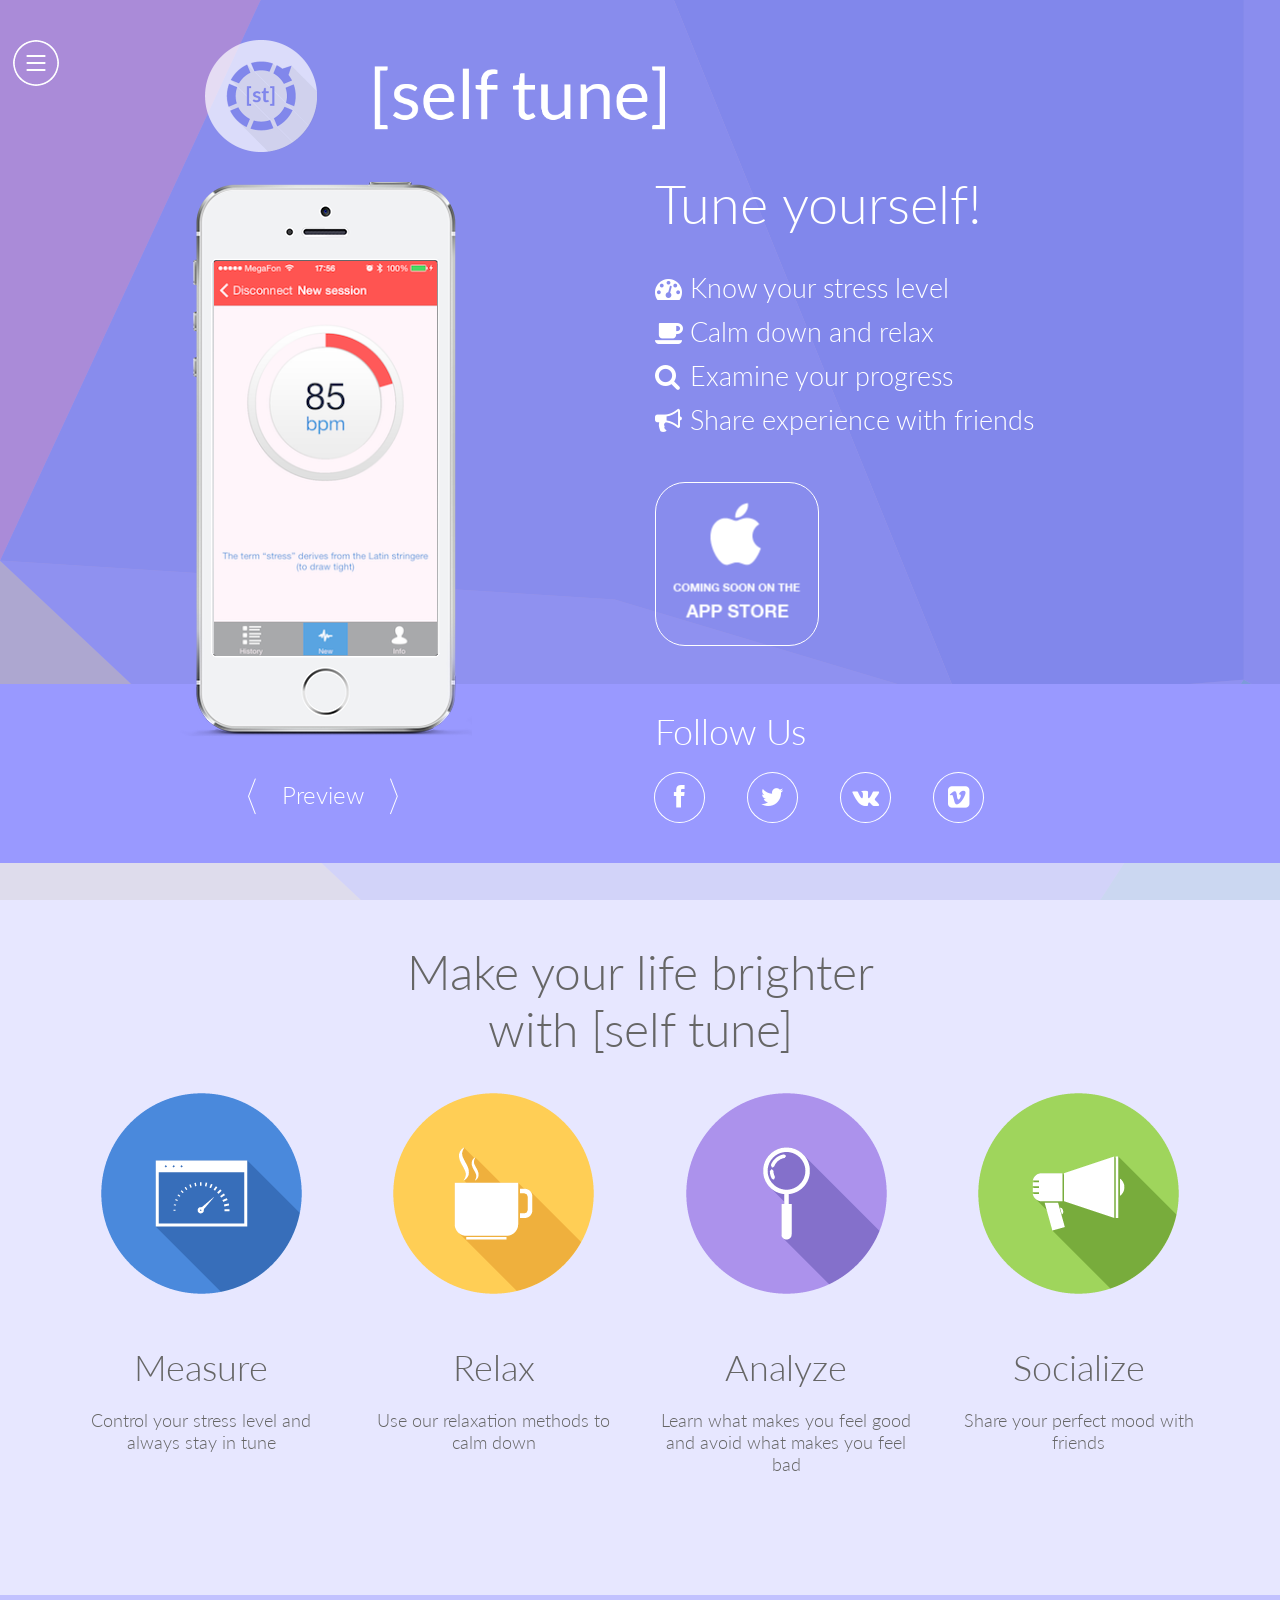
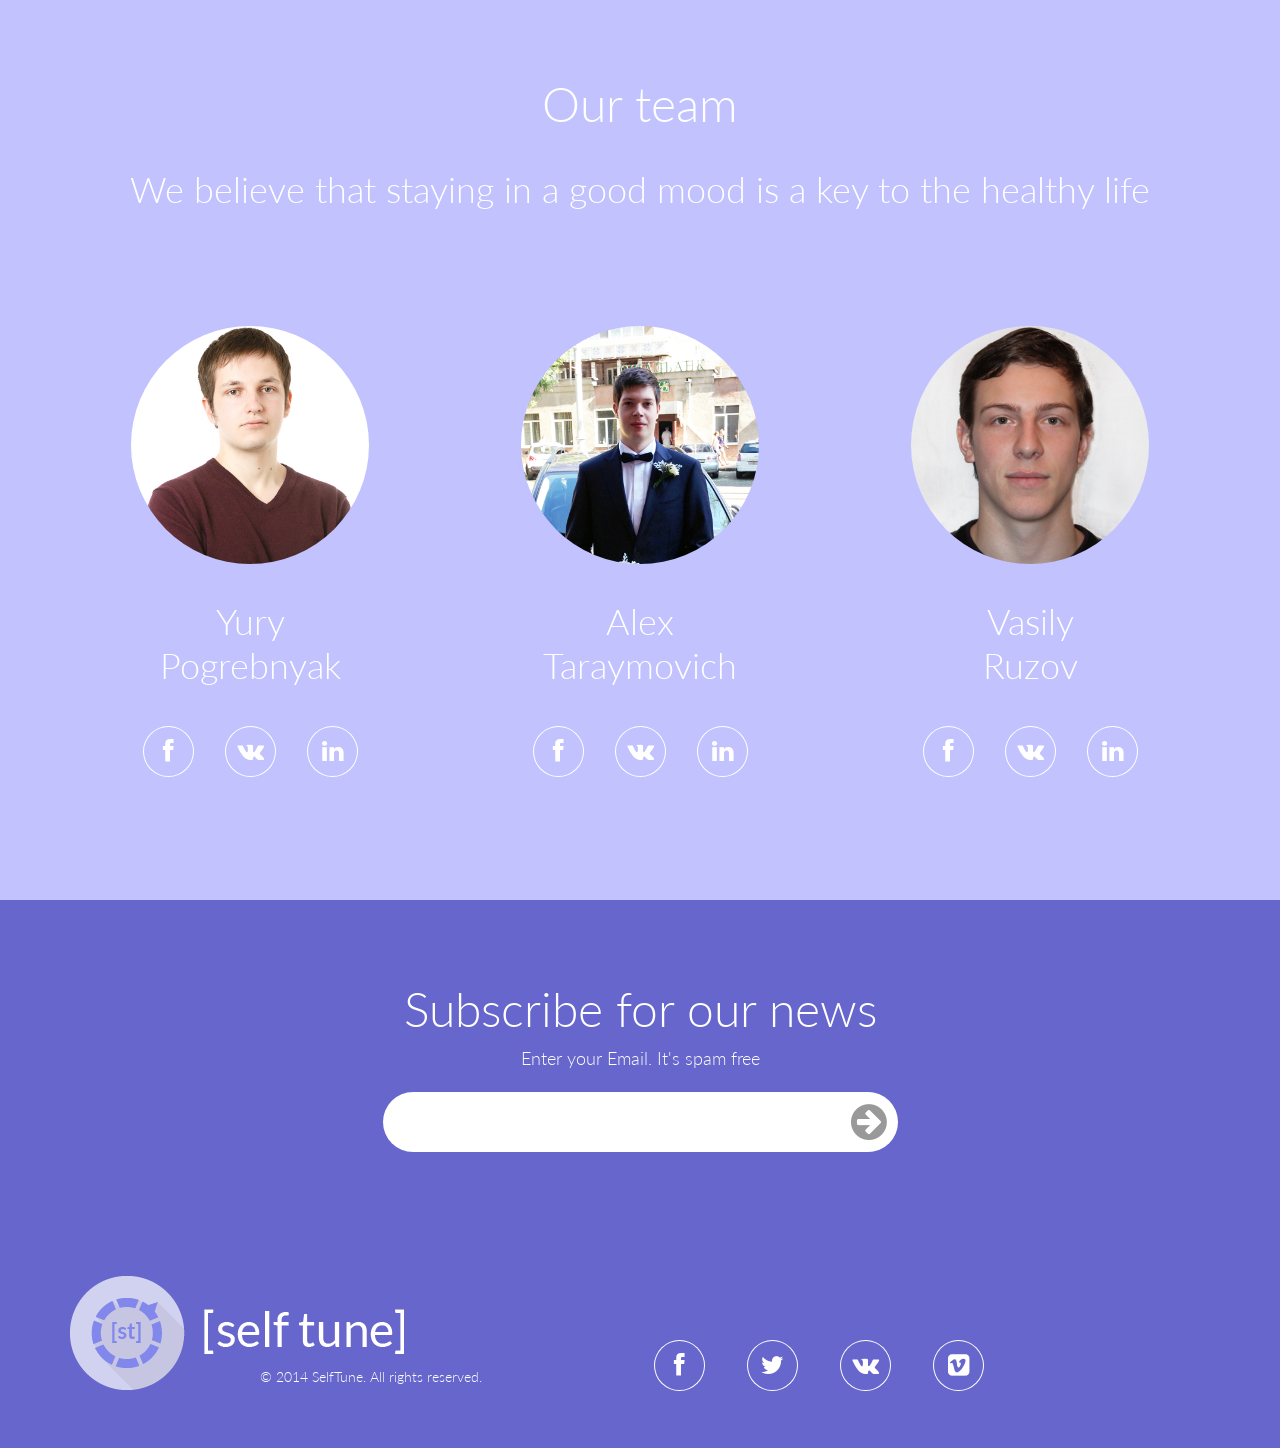
==== index.html @ 74adf11f "Merge branch 'master' of https://github.com/ypogrebnyak/selftune" ====
<!doctype html>
<!--[if IE 9]><html lang="en" class="ie ie9"><![endif]-->
<html>
  <head>
    <meta charset="utf-8">
    <title>[self tune]</title>
    <meta name="description" content="[self tune] - tune yourlsef!" />
		<meta name="keywords" content="stress, mood, wellness, calmness, health, emotions, happiness, productivity, rest, refill" />
		<meta name="author" content="[self tune]" />
    <meta name="viewport" content="width=device-width, initial-scale=1.0, maximum-scale=1.0, user-scalable=no" />
    <!--Favicon-->
    <link rel="shortcut icon" href="img/favicon.png" type="image/x-icon">
    <link rel="icon" href="img/favicon.png" type="image/x-icon">
    <!--Google Fonts-->
    <link href='http://fonts.googleapis.com/css?family=Lato:300,400,600' rel='stylesheet' type='text/css'>
    <!--Bootstrap 3.0.3-->
    <link href="css/bootstrap.min.css" rel="stylesheet" media="screen">
    <!--Icons Fonts-->
    <link href="css/font-awesome.min.css" rel="stylesheet" media="screen">
    <link href="css/iconmoon.css" rel="stylesheet" media="screen">
    <!--Animations-->
    <link href="css/animate.css" rel="stylesheet" media="screen">
    <!-- Custom styles -->
    <link href="css/style-iOS7.css" rel="stylesheet" media="screen">
    <!--Modernizr-->
		<script src="js/modernizr.custom.js"></script>
    <!--[if lt IE 9]>
      <script src="js/respond.min.js"></script>
      <link href="css/ie8/style-iOS7-ie8.css" rel="stylesheet" media="screen">
    <![endif]-->
  </head>
  
  <!--Body-->
  <body class="parallax" data-stellar-background-ratio="2"><!--By adding Parallax Class we enable Background Parallax effect-->
  
  	<!-- Preloader -->
    <div id="preloader">
      <div id="status">&nbsp;</div>
    </div>

    <!--Side Menu-->
    <aside class="side-menu">
    	<span class="menu-toggle animated"></span><!--By adding/removing class "animated" we enable/disable page load animations. To change the type of animation go to scripts-VersionName.js to section "Preloading Animation"-->
      <nav>
      	<ul>
        	<li class="active"><a onclick="$('body').animatescroll({scrollSpeed:1000,easing:'easeInOutCubic'});" href="#home"><i class="fa fa-home"></i>Home</a></li>
        	<li><a onclick="$('#features').animatescroll({scrollSpeed:1000,easing:'easeInOutCubic'});" href="#features"><i class="fa fa-magic"></i>Features</a></li>
        	<!-- <li><a onclick="$('#about').animatescroll({scrollSpeed:1000,easing:'easeInOutCubic'});" href="#about"><i class="fa fa-info-circle"></i>About</a></li> -->
        	<li><a onclick="$('#team').animatescroll({scrollSpeed:1000,easing:'easeInOutCubic'});" href="#team"><i class="fa fa-users"></i>Our Team</a></li>
        	<li><a onclick="$('#subscribe').animatescroll({scrollSpeed:1000,easing:'easeInOutCubic'});" href="#subscribe"><i class="fa fa-envelope"></i>Subscribe</a></li>
        </ul>
      </nav>
    </aside>
    
    <!--App Showcase-->
    <section class="app-showcase container" id="home">
      <div class="logo col-lg-2 col-lg-offset-1 col-md-2 col-sm-2 col-xs-2"><img src="img/img-iOS7/logo.png" width="112" height="112" alt="SelfTune"/></div>
      <div class="brand col-lg-6 col-md-6 col-sm-6 col-xs-6"><img src="img/img-iOS7/brand.png" width="300" height="72" alt="SelfTune"/></div>
      <div class="clearfix visible-lg visible-md visible-sm visible-xs"></div>
    	<div class="col-lg-5 col-lg-offset-1 col-md-5">
      	
        <!--Presentation Slideshow-->
        <div id="phone" class="animated"><!--By adding/removing class "animated" we enable/disable page load animations-->
          <div class="slideshow">
            <ul>
              <li><img src="img/screenshots/screen1.png" width="223" height="395"  alt="Screen 1"/></li>
              <li><img src="img/screenshots/screen2.png" width="223" height="395"  alt="Screen 2"/></li>
              <li><img src="img/screenshots/screen3.png" width="223" height="395"  alt="Screen 3"/></li>
            </ul>
          </div>
          <div class="controls group">
            <span class="prev"></span>
            <span>Preview</span>
            <span class="next"></span>
          </div>
        </div>
      </div>
    	<div class="col-lg-6 col-md-7 info-block animated"><!--By adding/removing class "animated" we enable/disable page load animations-->
        <h1 style="margin-bottom: 40px">Tune yourself!</h1>
        <p class="text-center">
        <i class="fa fa-dashboard"></i>Know your stress level<br/>
        <i class="fa fa-coffee"></i>Calm down and relax<br/>
        <i class="fa fa-search"></i>Examine your progress<br/>
        <i class="fa fa-bullhorn"></i>Share experience with friends<br/>
      </p>
        <div class="buttons group" style="margin-top: 40px">
        	<a class="appstore-btn" onclick="$('#subscribe').animatescroll({scrollSpeed:1000,easing:'easeInOutCubic'});"></a>
        </div>
      </div>
    </section>
    
    <!--Social Networks-->
    <section class="social">
    	<div class="container animated"><!--By adding/removing class "animated" we enable/disable page load animations-->
      	<div class="col-lg-6 col-lg-offset-6 col-md-7 col-md-offset-5">
          <h1>Follow Us</h1>
          <div class="social-icons si-icon-effect">
            <a href="https://www.facebook.com/selftune" class="si-icon fa fa-facebook" onclick="FlurryAgent.logEvent('Facebook')" target="_blank">Facebook</a>
            <a href="https://twitter.com/SelfTune" class="si-icon fa fa-twitter" onclick="FlurryAgent.logEvent('Twitter')" target="_blank">Twitter</a>
            <a href="http://vk.com/self_tune" class="si-icon fa fa-vk" onclick="FlurryAgent.logEvent('VK')" target="_blank">VK</a>
            <a href="https://vimeo.com/selftune" class="si-icon fa fa-vimeo-square" onclick="FlurryAgent.logEvent('Vimeo')" target="_blank">Vimeo</a>
          </div>
        </div> 
      </div>
    </section>

    <!--Features-->
    <section class="content-block white" id="features">
      <div class="container">
      	<div class="row animation" data-animation="fadeInDown"><!--By adding/removing class "animation" we enable/disable scroll animation of current element. In attribute "data-animation" we can choose what animation to use-->
      <!--   	<h1>Features</h1> -->
          <h1>Make your life brighter<br/>with [self tune]</h1>
        </div>
        <div class="row">
        	<div class="col-lg-3 col-md-6 col-sm-6">
          	<div class="feature animation" data-animation="fadeInLeft"><!--By adding/removing class "animation" we enable/disable scroll animation of current element-->
              <img src="img/img-iOS7/icons/measure.png" width="203" height="203" alt="Measure"/>
              <h2>Measure</h2>
              <p class="text-center">Control your stress level and always stay in tune</p>
            </div>
          </div>
        	<div class="col-lg-3 col-md-6 col-sm-6">
          	<div class="feature animation" data-animation="fadeInLeft"><!--By adding/removing class "animation" we enable/disable scroll animation of current element-->
              <img src="img/img-iOS7/icons/relax.png" width="203" height="203" alt="Relax"/>
              <h2>Relax</h2>
              <p class="text-center">Use our relaxation methods to calm down</p>
            </div>
          </div>
          <div class="clearfix visible-sm"></div>
        	<div class="col-lg-3 col-md-6 col-sm-6">
          	<div class="feature animation" data-animation="fadeInRight"><!--By adding/removing class "animation" we enable/disable scroll animation of current element-->
              <img src="img/img-iOS7/icons/analyze.png" width="203" height="203" alt="Analyze"/>
              <h2>Analyze</h2>
              <p class="text-center">Learn what makes you feel good and avoid what makes you feel bad</p>
            </div>
          </div>
        	<div class="col-lg-3 col-md-6 col-sm-6">
          	<div class="feature animation" data-animation="fadeInRight"><!--By adding/removing class "animation" we enable/disable scroll animation of current element-->
              <img src="img/img-iOS7/icons/share.png" width="203" height="203" alt="Socialize"/>
              <h2>Socialize</h2>
              <p class="text-center">Share your perfect mood with friends</p>
            </div>
          </div>
        </div>
      </div>
    </section>
    
    <!--About-->
    <!-- <section class="content-block" id="about">
    	<div class="container">
      	<div class="row animation" data-animation="flipInX"> --><!--By adding/removing class "animation" we enable/disable scroll animation of current element-->
        	<!-- <h1 class="white">SelfTune - way to a healthy lifestyle</h1>
        </div>
        
        	<p class="white">Have you ever felt overworked or exhausted? Often experience stress and headaches? Constantly feel lack of sleep? SelfTune helps to solve these problems and to organize your life in a right way.</p>

<p class="white">We analyze your heart rate and give advice to improve your life quality. You'll be able to work more efficiently, always be in a good shape and good mood, be prosperous and enjoy your life. We will teach you to properly organize your day, to wisely choose a time for work and rest, to balance your intellectual and physical activities. And, most importantly - all this is personalized on the basis of your heart rate.</p>

<p class="white">All you need to start is a smartphone and a heart rate sensor - for example, Polar H7. With the help of mobile app and a sensor you should make regular measurements of 2-5 minutes, and the system itself will start giving advice to you. Over time, these recommendations will be more accurate and, following them, you can experience their positive effect!</p>

<p class="white">At the core of SelfTune is a modern heart rate variability methodology, actively﻿ used throughout the world. With the help of advanced algorithms developed by us, we give you the most customized and personalized advice.</p>

<p class="white">SelfTune is designed to help people look at their life from a new angle . Our goal is to teach people to take care of their emotional health, to live life to the fullest and enjoy every moment!</p>
        
      </div>
    </section> -->
    
    <!--Team-->
    <section class="content-block" id="team">
    	<div class="container">
      	<div class="row animation" data-animation="fadeInUp"><!--By adding/removing class "animation" we enable/disable scroll animation of current element-->
          <h1 class="white">Our team</h1>
          <h2 class="white">We believe that staying in a good mood is a key to the healthy life</h2>
        </div>
        <div class="row">
        	<div class="col-lg-4 col-md-4 col-sm-6 animation" data-animation="fadeInLeft"><!--By adding/removing class "animation" we enable/disable scroll animation of current element-->
          	<div class="team">
              <img src="img/team/yury.png" width="248" height="248" alt="Yury Pogrebnyak"/>
              <h2 class="white">Yury<br/>Pogrebnyak</h2>
              <!-- <h3>CEO,<br/>John Doe Corporation</h3> -->
              <div class="social-icons si-icon-effect">
                <a href="https://www.facebook.com/yuriy.pogrebnyak" class="si-icon fa fa-facebook" target="_blank">Facebook</a>
                <a href="http://vk.com/id18772383" class="si-icon fa fa-vk" target="_blank">VK</a>
                <a href="http://www.linkedin.com/pub/yury-pogrebnyak/58/a10/86" class="si-icon fa fa-linkedin" target="_blank">LinkedIn</a>
              </div>
            </div>
          </div>
        	<div class="col-lg-4 col-md-4 col-sm-6 animation" data-animation="fadeIn"><!--By adding/removing class "animation" we enable/disable scroll animation of current element-->
          	<div class="team">
              <img src="img/team/alex.png" width="248" height="248" alt="Alex Taraymovich"/>
              <h2 class="white">Alex<br/>Taraymovich</h2>
              <!-- <h3>ART,<br/>John Doe Corporation</h3> -->
              <div class="social-icons si-icon-effect">
                <a href="https://www.facebook.com/alexander.taraymovich" class="si-icon fa fa-facebook" target="_blank">Facebook</a>
                <a href="http://vk.com/alexander_tar" class="si-icon fa fa-vk" target="_blank">VK</a>
                <a href="http://www.linkedin.com/pub/alexander-taraymovich/50/16/3b5" class="si-icon fa fa-linkedin" target="_blank">LinkedIn</a>
              </div>
            </div>
          </div>
        	<div class="col-lg-4 col-md-4 col-sm-12 animation" data-animation="fadeInRight"><!--By adding/removing class "animation" we enable/disable scroll animation of current element-->
          	<div class="team">
              <img src="img/team/vasily.png" width="248" height="248" alt="Vasily Ruzov"/>
              <h2 class="white">Vasily<br/>Ruzov</h2>
              <!-- <h3>Manager,<br/>John Doe Corporation</h3> -->
              <div class="social-icons si-icon-effect">
                <a href="https://www.facebook.com/vasilij.ruzov" class="si-icon fa fa-facebook" target="_blank">Facebook</a>
                <a href="http://vk.com/ruzovvo" class="si-icon fa fa-vk" target="_blank">VK</a>
                <a href="http://www.linkedin.com/pub/vasilii-ruzov/66/843/449" class="si-icon fa fa-linkedin" target="_blank">LinkedIn</a>
              </div>
            </div>
          </div>
        </div>
      </div>
    </section>
    
    <!--Clients-->
<!--     <section class="clients">
      <div class="container animation" data-animation="bounceIn">
        <div class="col-lg-3 col-md-6 col-sm-6">
          <a href="#"><img src="img/img-iOS7/clients/wordpress.png" width="262" height="74" alt="Facebook"/></a>
        </div>
        <div class="col-lg-3 col-md-6 col-sm-6">
          <a href="#"><img src="img/img-iOS7/clients/jquery.png" width="262" height="74" alt="Samsung"/></a>
        </div>
        <div class="col-lg-3 col-md-6 col-sm-6">
          <a href="#"><img src="img/img-iOS7/clients/woocommerce.png" width="262" height="74" alt="Blackberry"/></a>
        </div>
        <div class="col-lg-3 col-md-6 col-sm-6">
          <a href="#"><img src="img/img-iOS7/clients/envato.png" width="262" height="74" alt="Google"/></a>
        </div>
      </div>
    </section> -->
    
    <!--Gallery-->
<!--     <section class="gallery animation" id="gallery" data-animation="fadeInUp">
    	<ul>
      	<li class="violet"><img src="img/img-iOS7/gallery/1.jpg" width="1400" height="900" alt="Gallery1"/></li>
      	<li class="dark-blue"><img src="img/img-iOS7/gallery/2.jpg" width="1400" height="900" alt="Gallery2"/></li>
      	<li class="red"><img src="img/img-iOS7/gallery/3.jpg" width="1400" height="900" alt="Gallery3"/></li>
      </ul>
    </section> -->
    
    <!--Subscription-->
    <section class="subscribe" id="subscribe">
    	<div class="container">
      	<div class="row">
        	<h1 class="white">Subscribe for our news</h1>
          <span>Enter your Email. It's spam free</span>
        </div>
        <div class="row">
          <form method="post" class="subscription-form" id="subscription-form">
            <input type="email" id="email" name="email">
            <input class="fa fa-arrow-circle-right" type="submit" id="submit" value="&#xf0a9;">
            <div class="errors">
              <span id="error1">Enter Valid Email Adress</span>
              <span id="error2">Invalid Email Adress</span>
            </div>
            <div class="success">
              <span id="success1">Great! Success!</span>
            </div>
          </form>
        </div>
      </div>
    </section>
    
    <!--Footer-->
    <footer>
    	<div class="container">
      	<div class="row"> 
          <div class="col-lg-6 col-md-6">
          	<div class="copyright">
              <img src="img/img-iOS7/footer-logo.png" width="366" height="163" alt="SelfTune"/>
              <span>&copy; 2014 SelfTune. All rights reserved.</span>
            </div>
          </div>
          <div class="col-lg-6 col-md-6">
            <div class="social-icons si-icon-effect">
              <a href="https://www.facebook.com/selftune" class="si-icon fa fa-facebook" onclick="FlurryAgent.logEvent('Facebook')" target="_blank">Facebook</a>
              <a href="https://twitter.com/SelfTune" class="si-icon fa fa-twitter" onclick="FlurryAgent.logEvent('Twitter')" target="_blank">Twitter</a>
              <a href="http://vk.com/self_tune" class="si-icon fa fa-vk" onclick="FlurryAgent.logEvent('VK')" target="_blank">VK</a>
              <a href="https://vimeo.com/selftune" class="si-icon fa fa-vimeo-square" onclick="FlurryAgent.logEvent('Vimeo')" target="_blank">Vimeo</a>
            </div>
          </div>
        </div>
      </div>
    </footer>
    
    <!--Javascript (Parse)-->
    <script src="js/parse-1.2.16.min.js"></script>

    <!--Javascript (Flurry)-->
    <script src="js/flurry.js"></script>

    <!--Javascript (jQuery)-->
		<script src="js/jquery-1.10.2.min.js"></script>
		<script src="js/jquery.easing.1.3.js"></script>
		<script src="js/stellar.min.js"></script>
		<script src="js/waypoints.min.js"></script>
		<script src="js/jquery.bxslider.min.js"></script>
		<script src="js/icons-hover.js"></script>
		<script src="js/animatescroll.js"></script>
		<script src="js/scripts-iOS7.js"></script>
    
  </body><!--/Body-->
</html>
---- css/iconmoon.css ----
@font-face {
	font-family: 'icomoon';
	src:url('../fonts/icomoon.eot');
	src:url('../fonts/icomoon.eot?#iefix') format('embedded-opentype'),
		url('../fonts/icomoon.ttf') format('truetype'),
		url('../fonts/icomoon.woff') format('woff'),
		url('../fonts/icomoon.svg#icomoon') format('svg');
	font-weight: normal;
	font-style: normal;
}

[class^="icon-"], [class*=" icon-"] {
	font-family: 'icomoon';
	speak: none;
	font-style: normal;
	font-weight: normal;
	font-variant: normal;
	text-transform: none;
	line-height: 1;

	/* Better Font Rendering =========== */
	-webkit-font-smoothing: antialiased;
	-moz-osx-font-smoothing: grayscale;
}

.icon-google-plus-ios:before {
	content: "\e600";
}
.icon-instagram-ios:before {
	content: "\e601";
}
.icon-pinterest-ios:before {
	content: "\e602";
}
.icon-next-arrow-ios:before {
	content: "\e604";
}
.icon-prev-arrow-ios:before {
	content: "\e605";
}
---- css/style-iOS7.css ----
/*
 *Appica iOS7 Template Style Sheet v1.1
 *Copyright 2013 8Guild.com
 */

/*CSS Reset*/
html, body, div, span, applet, object, iframe,
h1, h2, h3, h4, h5, h6, p, blockquote, pre,
a, abbr, acronym, address, big, cite, code,
del, dfn, em, img, ins, kbd, q, s, samp,
small, strike, sub, sup, tt, var,
b, u, i, center,
dl, dt, dd, ol, ul, li,
fieldset, form, label, legend,
table, caption, tbody, tfoot, thead, tr, th, td,
article, aside, canvas, details, figcaption, figure, 
footer, header, hgroup, menu, nav, section, summary,
time, mark, audio, video {
	margin: 0;
	padding: 0;
	border: 0;
	outline: 0;
	font-size: 100%;
	font: inherit;
	vertical-align: baseline;
}

/*Global Styles*/
body {
	font-family: 'Lato', Arial, Helvetica, sans-serif;
	background: #c2c2ff url(../img/img-iOS7/bg.png) repeat;
	overflow: hidden;
}
.parallax { background-attachment: fixed; }
h1 { 
	font-size: 3em;
	font-weight: 300;
	color: #666;
	text-align: center;
	margin-bottom: 35px;
}
h2 {
	font-size: 2.25em;
	font-weight: 300;
	color: #666;
	text-align: center;
	margin-bottom: 110px;
}
h3 {
	font-size: 1.5em;
	font-weight: 300;
	color: #666;
	text-align: center;
	margin-bottom: 30px;
}
p {
	font-size: 1.125em;
	color: #666;
	text-align: justify;
	font-weight: 300;
}
.white { color: #fff !important; }
.last { margin-right: 0px !important; }

/*Clearfix*/
.group:after {
	visibility: hidden;
	display: block;
	content: "";
	clear: both;
	height: 0;
	}
*:first-child+html .group { zoom: 1; } /* IE7 */
.clear {
	clear: both;
}

/*Side Menu*/
.side-menu {
	position: fixed;
	width: 240px;
	height: auto;
	min-height: 100%;
	top: 0;
	left: -241px;
	-webkit-transition: left 250ms ease-in-out;
	-moz-transition: left 250ms ease-in-out;
	-o-transition: left 250ms ease-in-out;
	transition: left 250ms ease-in-out;
	z-index: 90;
}
.side-menu.open {
	left: 0;
}
.side-menu nav {
	position: absolute;
	width: 240px;
	height: auto;
	min-height: 100%;
	top: 0;
	left: 0;
	background: url(../img/img-iOS7/slide-menu-bg.png) no-repeat;
	-webkit-box-shadow: inset -1px 0px 10px 0px rgba(244,244,244,0.2);
	-moz-box-shadow: inset -1px 0px 10px 0px rgba(244,244,244,0.2);
	box-shadow: inset -1px 0px 10px 0px rgba(244,244,244,0.2);
}
.side-menu nav ul {
	list-style: none;
	margin: 40px 0 0 25px;
	width: 190px;
}
.side-menu nav ul li {
	margin-bottom: 15px;
}
.side-menu nav ul li a {
	font-size: 1.5em;
	color: #fff;
	text-decoration: none;
	font-weight: 300;
	opacity: 0.6;
	filter: alpha(opacity=60);
	-webkit-transition: all 350ms ease;
	-moz-transition: all 350ms ease;
	transition: all 350ms ease;
}
.side-menu nav ul li a i {
	display: inline-block;
	width: 38px;
	font-size: 1em;
}
.side-menu nav ul li:hover a,
.side-menu nav ul li.active a {
	opacity: 1;
	filter: alpha(opacity=100);
}
.svg .menu-toggle,
.no-svg .menu-toggle {
	position: absolute;
	display: block;
	width: 46px;
	height: 46px;
	background: url(../img/img-iOS7/icons/menu-toggle.png) no-repeat;
	top: 40px;
	right: -60px;
	cursor: pointer;
	background-color: transparent;
	-webkit-border-radius: 50%;
	-moz-border-radius: 50%;
	border-radius: 50%;
	-webkit-transition: all 350ms ease;
	-moz-transition: all 350ms ease;
	transition: all 350ms ease;
}
.no-svg .menu-toggle {
	background: url(../img/img-iOS7/icons/menu-toggle.png) no-repeat;
}
.menu-toggle i {
	color: #fff;
	font-size: 40px;
}
.menu-toggle:hover {
	background-color: rgba(244,244,244,0.4);
}

/*App Showcase Right Block*/
.app-showcase {
	padding-top: 40px;
}
.logo {
	margin-bottom: 30px;
	padding-left: 40px;
	width: 112;
	height: 112px;
}
.logo img {
	max-width: 100%;
	height: auto;
}

.brand {
	margin-top: 20px;
	margin-bottom: 30px;
	width: 300;
	height: 72px;
}

.brand img {
	max-width: 100%;
	height: auto;
}

.app-showcase h1 {
	font-size: 2.25em;
	color: #fff;
	margin-bottom: 0;
	text-align: left;
}
.app-showcase p {
	margin: 15px 0 30px 0;
	font-size: 1.125em;
	font-weight: 300;
	color: #fff;
	text-align: justify;
}
.appstore-btn,
.icloud-btn {
	display: block;
	width: 164px;
	height: 164px;
	float: left;
	margin: 0 30px 30px 0;
	background: transparent url(../img/img-iOS7/appstore.png) no-repeat center center;
	border: 1px solid #fff;
	-webkit-border-radius: 30px;
	-moz-border-radius: 30px;
	border-radius: 30px;
	-webkit-transition: all 450ms ease;
	-moz-transition: all 450ms ease;
	transition: all 450ms ease;
}
.icloud-btn {
	background: transparent url(../img/img-iOS7/icloud.png) no-repeat center center;
	margin-right: 0px;
}
.appstore-btn:hover,
.icloud-btn:hover {
	background-color: rgba(255, 255, 255, 0.3);
}

/*App Slideshow*/
#phone {
	width: 292px;
	height: 562px;
	background: url(../img/img-iOS7/slideshow/phone.png) no-repeat;
	padding: 79px 0 0 34px;
	position: relative;
}
#phone .slideshow {
	display: block;
	width: 223px;
	height: 395px;
	-webkit-border-radius: 2px;
	-moz-border-radius: 2px;
	border-radius: 2px;
	overflow: hidden;
}
#phone .controls {
	position: absolute;
	bottom: -72px;
	left: 42px;
}
#phone .controls span {
	display: block;
	float: left;
	font-size: 1.5em;
	color: #fff;
	font-weight: 300;
	margin-top: 4px;
}
#phone .controls .prev,
#phone .controls .next {
	width: 60px;
	height: 40px;
	margin-top: 0;
}
#phone .controls .prev a,
#phone .controls .next a {
	font-size: 1.5em;
	color: #fff;
	display:block;
	text-align: center;
	text-decoration: none;
	opacity: 1;
	filter: alpha(opacity=100);
	-webkit-transition: all 350ms ease;
	-moz-transition: all 350ms ease;
	transition: all 350ms ease;
}
#phone .controls .prev a:hover,
#phone .controls .next a:hover {
	opacity: 0.6;
	filter: alpha(opacity=60);
}

/*Social Networks*/
.social {
	width: 100%;
	background-color: #9999ff;
	margin-top: -60px;
	padding-top: 65px;
	padding-bottom: 37px;
}
.social h1 {
	margin-top: -40px;
	font-size: 2.25em;
	color: #fff;
	font-weight: 300;
	text-align: left;
	margin-bottom: 0;
}

/*Social Icons*/
.social-icons a {
	text-decoration: none;
}
.social-icons a:last-child {
	margin-right: 0;
}
.si-icon,
.im-icon-s,
.im-icon-m,
.im-icon-l {
	display: inline-block;
	font-size: 0px;
	cursor: pointer;
	margin: 20px 40px 0 0;
	width: 49px;
	height: 49px;
	border-radius: 50%;
	text-align: center;
	position: relative;
	z-index: 1;
	color: #fff;
}
.si-icon:after,
.im-icon:after,
.im-icon-s:after,
.im-icon-m:after,
.im-icon-l:after {
	pointer-events: none;
	position: absolute;
	width: 100%;
	height: 100%;
	border-radius: 50%;
	content: '';
	-webkit-box-sizing: content-box; 
	-moz-box-sizing: content-box; 
	box-sizing: content-box;
}
.si-icon:before,
.im-icon:before,
.im-icon-s:before,
.im-icon-m:before,
.im-icon-l:before {
	speak: none;
	font-size: 25px;
	line-height: 50px;
	font-style: normal;
	font-weight: normal;
	font-variant: normal;
	text-transform: none;
	display: block;
	-webkit-font-smoothing: antialiased;
}
.im-icon-m:before {
	font-size: 28px;
}
.im-icon-l:before {
	line-height: 52px;
	font-size: 42px;
}
.si-icon-effect .si-icon,
.si-icon-effect .im-icon-s,
.si-icon-effect .im-icon-m,
.si-icon-effect .im-icon-l {
	box-shadow: 0 0 0 1px #fff;
	-webkit-transition: color 0.3s;
	-moz-transition: color 0.3s;
	transition: color 0.3s;
	color: #fff;
}
.si-icon-effect .si-icon:after,
.si-icon-effect .im-icon-s:after,
.si-icon-effect .im-icon-m:after,
.si-icon-effect .im-icon-l:after {
	top: -2px;
	left: -2px;
	padding: 2px;
	z-index: -1;
	background: #fff;
	-webkit-transition: -webkit-transform 0.2s, opacity 0.3s;
	-moz-transition: -moz-transform 0.2s, opacity 0.3s;
	transition: transform 0.2s, opacity 0.3s;
	-webkit-transform: scale(1.3);
	-moz-transform: scale(1.3);
	-ms-transform: scale(1.3);
	transform: scale(1.3);
	opacity: 0;
}
.no-touch .si-icon-effect .si-icon:hover,
.no-touch .si-icon-effect .im-icon-s:hover,
.no-touch .si-icon-effect .im-icon-m:hover,
.no-touch .si-icon-effect .im-icon-l:hover {
	color: #9999ff;
}
.no-touch .si-icon-effect .si-icon:hover:after,
.no-touch .si-icon-effect .im-icon-s:hover:after,
.no-touch .si-icon-effect .im-icon-m:hover:after,
.no-touch .si-icon-effect .im-icon-l:hover:after {
	-webkit-transform: scale(1);
	-moz-transform: scale(1);
	-ms-transform: scale(1);
	transform: scale(1);
	opacity: 1;
}

/*Content Style*/
.content-block {
	width: 100%;
	padding: 80px 0; 
}
.content-block.white {
	background: url(../img/img-iOS7/white-bg.png) repeat;
}
.content-block.violet {
	background-color: #9999ff;
}

/*Features*/
.feature {
	width: 100%;
	margin-bottom: 40px;
}
.feature img {
	display: block;
	margin: 0 auto 50px auto;
}
.feature h2 {
	margin-bottom: 20px;
}

/*Pricing*/
.pricing-plan {
	width: 100%;
	padding: 34px 0;
	-webkit-border-radius: 30px;
	-moz-border-radius: 30px;
	border-radius: 30px;
	margin-bottom: 40px;
	position: relative;
	background-color: rgba(255,255,255,0.3);
	-webkit-transition: all 500ms ease-in-out;
	-moz-transition: all 500ms ease-in-out;
	-o-transition: all 500ms ease-in-out;
	transition: all 500ms ease-in-out;
}
.pricing-plan:hover {
	background-color: rgba(255,255,255,0.8);
}
.pricing-plan h3 {
	font-size: 2.25em;
	font-weight: 300;
	color: #fff;
	text-align: center;
	margin-bottom: 35px;
	position: relative;
	z-index: 1;
	-webkit-transition: all 500ms ease-in-out;
	-moz-transition: all 500ms ease-in-out;
	-o-transition: all 500ms ease-in-out;
	transition: all 500ms ease-in-out;
}
.pricing-plan:hover h3 {
	color: #666 !important;
}
.pricing-plan ul {
	list-style: none;
	margin: 0;
	text-align: center;
	position: relative;
	z-index: 1;
}
.pricing-plan ul li {
	display: block;
	width: 100%;
	color: #fff;
	padding: 13px 0;
	font-size: 1.125em;
	font-weight: 300;
	border-bottom: 1px solid #fff;
	-webkit-transition: all 500ms ease-in-out;
	-moz-transition: all 500ms ease-in-out;
	-o-transition: all 500ms ease-in-out;
	transition: all 500ms ease-in-out;
}
.pricing-plan:hover ul li {
	color: #666;
	border-bottom: 1px solid #666;
}
.pricing-plan ul li span {
	font-weight: 400;
}
.pricing-plan ul li:last-child {
	border: none;
}

/*Team*/
.team {
	width: 100%;
	margin-bottom: 40px;
}
.team img {
	display: block;
	margin: 0 auto 30px auto;
	border: 5px solid transparent;
	-webkit-border-radius: 50%;
	-moz-border-radius: 50%;
	border-radius: 50%;
	-webkit-transition: all 400ms ease-in-out;
	-moz-transition: all 400ms ease-in-out;
	-o-transition: all 400ms ease-in-out;
	transition: all 400ms ease-in-out;
}
.team h2,
.team h3 {
	margin-bottom: 25px;
}
.team .social-icons {
	display: table;
	margin: 0 auto;
}
.team .si-icon,
.team .im-icon-s,
.team .im-icon-m,
.team .im-icon-l {
	margin: 15px 33px 0 0;
	color: #fff;
	-webkit-transition: all 400ms ease-in-out;
	-moz-transition: all 400ms ease-in-out;
	-o-transition: all 400ms ease-in-out;
	transition: all 400ms ease-in-out;
}
.team:hover img {
	border: 5px solid #fff;
}
.team .si-icon-effect .si-icon,
.team .si-icon-effect .im-icon-s,
.team .si-icon-effect .im-icon-m,
.team .si-icon-effect .im-icon-l {
	box-shadow: 0 0 0 1px #fff;
	-webkit-transition: all 400ms ease-in-out;
	-moz-transition: all 400ms ease-in-out;
	-o-transition: all 400ms ease-in-out;
	transition: all 400ms ease-in-out;
}
.team:hover .si-icon,
.team:hover .im-icon-s,
.team:hover .im-icon-m,
.team:hover .im-icon-l {
	color: #fff;
}
.team:hover .si-icon-effect .si-icon,
.team:hover .si-icon-effect .im-icon-s,
.team:hover .si-icon-effect .im-icon-m,
.team:hover .si-icon-effect .im-icon-l {
	box-shadow: 0 0 0 1px #fff;
}

/*Clients*/
.clients {
	width: 100%;
	background-color: #6666cc;
	padding: 108px 0 70px 0;
}
.clients a {
	display: block;
	width: 262px;
	margin: 0 auto 30px auto;
}

/*Gallery*/
.gallery {
	width: 100%;
	position: relative;
}
.gallery ul {
	list-style: none;
	margin: 0;
}
.gallery ul li.red {
	background-color: #e35c4a;
}
.gallery ul li.violet {
	background-color: #5e4e6d;
}
.gallery ul li.dark-blue {
	background-color: #404b5a;
}
.gallery ul li img {
	display: block;
	margin: auto;
	max-width: 100%;
	height: auto;
}
.bx-pager {
	display: table;
	position: relative;
	z-index: 80;
	margin: -26px auto 0 auto;
}
.bx-pager-item {
	width: 12px;
	height: 12px;
	float: left;
}
.bx-pager-item a {
	width: 7px;
	height: 7px;
	background-color: #000;
	outline: none;
	border: 1px solid transparent;
	position: relative;
	top: 2px;
	left: 2px;
	text-indent: -9999px !important;
}
.bx-wrapper .bx-pager {
	text-align: center;
	margin-top: -55px;
}
.bx-wrapper .bx-pager .bx-pager-item,
.bx-wrapper .bx-controls-auto .bx-controls-auto-item {
	display: inline-block;
	*zoom: 1;
	*display: inline;
	width: 12px;
	height: 12px;
	margin: 0 7px;
}
.bx-wrapper .bx-pager.bx-default-pager a {
	background: #000;
	text-indent: -9999px;
	display: block;
	width: 7px;
	height: 7px;
	outline: 0;
	-moz-border-radius: 50%;
	-webkit-border-radius: 50%;
	border-radius: 50%;
	margin: 2px 0 0 2px;
}
.bx-wrapper .bx-pager.bx-default-pager a.active {
	background: #000;
	width: 12px;
	height: 12px;
	background-color: transparent;
	border: 1px solid #000;
	margin: 0;
}
.svg .bx-wrapper .bx-prev {
	left: 30px;
	background: url(../img/img-iOS7/slider-controls.svg) no-repeat 0px 0px;
}
.svg .bx-wrapper .bx-next {
	right: 30px;
	background: url(../img/img-iOS7/slider-controls.svg) no-repeat -17px 0px;
}
.no-svg .bx-wrapper .bx-prev {
	left: 30px;
	background: url(../img/img-iOS7/slider-controls.png) no-repeat 0px 0px;
}
.no-svg .bx-wrapper .bx-next {
	right: 30px;
	background: url(../img/img-iOS7/slider-controls.png) no-repeat -17px 0px;
}
.bx-wrapper .bx-controls-direction a {
	position: absolute;
	top: 50%;
	margin-top: -39px;
	outline: 0;
	width: 17px;
	height: 77px;
	text-indent: -9999px;
	z-index: 9999;
	opacity: 0;
	filter: alpha(opacity=0);
	-webkit-transition: all 500ms ease;
	-moz-transition: all 500ms ease;
	transition: all 500ms ease;
}
.bx-wrapper .bx-controls-direction a.disabled {
	display: none;
}
.bx-wrapper:hover .bx-controls-direction a {
	opacity: 1;
	filter: alpha(opacity=100);
}

/*Buttons*/
.btn-middle {
	display: table;
	margin: auto;
}
.signup-btn {
	display: inline-block;
	margin-top: 25px;
	border: 1px solid #fff;
	position: relative;
	z-index: 1;
	-webkit-border-radius: 45px;
	-moz-border-radius: 45px;
	border-radius: 45px;
	padding: 15px 40px;
	font-size: 1.2em;
	text-transform: uppercase;
	color: #fff;
	background-color: transparent;
	-webkit-transition: all 450ms ease;
	-moz-transition: all 450ms ease;
	transition: all 450ms ease;
}
.signup-btn i {
	font-size: 1.1em;
}
.pricing-plan:hover .signup-btn {
	border: 1px solid #666;
	color: #666;
}
.signup-btn:hover {
	color: #fff;
	text-decoration: none;
	background-color: rgba(255,255,255,0.3);
	-webkit-border-radius: 45px;
	-moz-border-radius: 45px;
	border-radius: 45px;
}
.signup-btn:hover {
	color: #666666;
	background-color: #fff;
	border: 1px solid #fff;
}
.pricing-plan:hover .signup-btn:hover {
	border: 1px solid #fff;
}

/*Subscribe*/
.subscribe {
	width: 100%;
	background-color: #6666cc;
	padding: 80px 0 70px 0;
}
.subscribe h1 {
	margin-bottom: 10px;
}
.subscribe span {
	display: block;
	width: 100%;
	text-align: center;
	color: #fff;
	font-weight: 300;
	font-size: 1.125em;
}
.subscription-form {
	display: table;
	width: 100%;
	max-width: 555px;
	position: relative;
	margin: 23px auto 0 auto;
	padding: 0 20px;
	-webkit-box-sizing: border-box;
	-moz-box-sizing: border-box;
	box-sizing: border-box;
}
.subscription-form #email {
	width: 100%;
	height: 60px;
	border: none;
	outline: none;
	font-size: 1.5em;
	font-weight: 300;
	color: #000;
	padding: 0 60px 0 25px;
	-webkit-border-radius: 50px;
	-moz-border-radius: 50px;
	border-radius: 50px;
	-webkit-box-sizing: border-box;
	-moz-box-sizing: border-box;
	box-sizing: border-box;
}
.subscription-form #submit {
	display: block;
	position: absolute;
	top: 9px;
	right: 25px;
	background: none;
	border: none;
	outline: none;
	font-size: 2.6em;
	color: #999999;
	-webkit-transition: all 400ms ease;
	-moz-transition: all 400ms ease;
	transition: all 400ms ease;
}
.subscription-form #submit:hover {
	color: #6666cc !important;
}
.errors, .success {
	width: 100%;
	position: relative;
}
#error1, #error2 {
	display: block;
	position: absolute;
	width: 100%;
	text-align: center;
	font-size: 1em;
	font-weight: 300;
	color: #fff;
	background-color: #e35c4a;
	margin-top: 15px;
	padding: 5px 15px;
	-webkit-border-radius: 50px;
	-moz-border-radius: 50px;
	border-radius: 50px;
	-webkit-box-sizing: border-box;
	-moz-box-sizing: border-box;
	box-sizing: border-box;
	opacity: 0;
	filter: alpha(opacity=0);
	-webkit-transition: all 400ms ease;
	-moz-transition: all 400ms ease;
	transition: all 400ms ease;
}

#success1 {
	display: block;
	position: absolute;
	width: 100%;
	text-align: center;
	font-size: 1em;
	font-weight: 300;
	color: #fff;
	background-color: #41c94c;
	margin-top: 15px;
	padding: 5px 15px;
	-webkit-border-radius: 50px;
	-moz-border-radius: 50px;
	border-radius: 50px;
	-webkit-box-sizing: border-box;
	-moz-box-sizing: border-box;
	box-sizing: border-box;
	opacity: 0;
	filter: alpha(opacity=0);
	-webkit-transition: all 400ms ease;
	-moz-transition: all 400ms ease;
	transition: all 400ms ease;
}
#error1.visible, #error2.visible, #success1.visible {
	opacity: 1;
	filter: alpha(opacity=100);
}

/*Footer*/
footer {
	padding: 54px 0;
	background-color: #6666cc;
}
footer .social-icons {
	margin-top: 45px;
}
.copyright {
	width: 100%;
	position: relative;
}
.copyright img {
	max-width: 100%;
	height: auto;
}
.copyright span {
	display: block;
	position: absolute;
	margin: -25px 0 0 190px;
	color: #fff;
	font-size: 0.875em;
	font-weight: 300;
}
.copyright span a {
	color: #fff;
	text-decoration: none;
	font-weight: 400;
}
.copyright span a:hover {
	text-decoration: underline;
}

/*Content Animations*/
.animation {
	opacity: 0;
}
.ie9 .animation {
	opacity: 1;
}

/* Preloader */
#preloader {
	position: fixed;
	top:0;
	left:0;
	right:0;
	bottom:0;
	background-color:#fff;
	z-index:100;
}
#status {
	width:229px;
	height:229px;
	position:absolute;
	left:50%;
	top:50%;
	background-image:url(../img/loading.gif);
	background-repeat:no-repeat;
	background-position:center;
	margin:-115px 0 0 -115px;
}

/*MEDIA QUERIES*/

/*Tablet Portrait*/
@media screen and (max-width: 991px) {
	
	#phone { margin: 60px auto 100px auto; }
	.logo {
		width: 100%;
		margin-bottom: 30px;
		padding-left: 10px;
		height: 112px;
	}
	.logo img {
		max-width: 100%;
		height: auto;
		display: table;
		margin: auto;
	}
	.brand {
		width: 100%;
		margin-bottom: 30px;
		padding-left: 10px;
		height: 112px;
	}
	.brand img {
		max-width: 100%;
		height: auto;
		display: table;
		margin: auto;
	}
	.app-showcase h1, .social h1 { text-align: center; }
	.social { margin-top: 0px; }
	.buttons, .social-icons {
		display: table;
		margin: auto;
	}
	.si-icon,
	.im-icon-s,
	.im-icon-m,
	.im-icon-l {
		margin: 20px 15px 0 15px;
	}
	h1 {
		font-size: 2.6em;
		margin-bottom: 25px;
	}
	h2 { 
		font-size: 1.9em;
		margin-bottom: 65px;
	}
	.content-block {
		padding: 50px 0; 
	}
	.icons-premium { padding-top: 100px; }
	.icons-premium img { margin: 0 auto 50px auto; }
	.buy-btn { margin: 40px 0; }
	.bx-wrapper .bx-controls-direction a { display: none; }
	.bx-wrapper .bx-pager { margin-top: -35px; }
	footer { padding: 20px 0 54px 0; }
	.copyright img {
		display: block;
		margin: auto;
	}
	.copyright span {
		width: 100%;
		text-align: center;
		position: relative;
		margin: 30px 0 0 0;
	}
}

/*Phone Portrait*/
@media screen and (max-width: 440px) {
	
	.svg .menu-toggle,
	.no-svg .menu-toggle { top: 20px; }
	#phone { margin: 60px auto 100px auto; }

	.logo {
		width: 100%;
		margin-bottom: 30px;
		padding-left: 0px;
		height: 112px;
	}
	.logo img {
		max-width: 100%;
		height: auto;
		display: table;
		margin: auto;
	}
	.brand {
		width: 100%;
		margin-bottom: 30px;
		padding-left: 0px;
		height: 112px;
	}
	.brand img {
		max-width: 100%;
		height: auto;
		display: table;
		margin: auto;
	}
	.buttons { padding-left: 22%; }
	.buy-btn {
		font-size: 0.9em;
		padding: 18px 40px 18px 27px;
	}
	.buy-btn i { margin-right: 24px; }
}

@media screen and (max-width: 340px) {
	
	#phone { margin-left: -25px; }
	.buttons { padding-left: 17%; }
	.bx-wrapper .bx-pager { margin-top: -25px; }
}

/* Added by us */

.info-block {
	line-height: 44px;
	font-size: 24px;
}

.fa-coffee {
	padding-right: 6px;
}

.fa-dashboard {
	padding-right: 8px;
}

.fa-search {
	padding-right: 10px;
}

.fa-bullhorn {
	padding-right: 8px;
}
---- css/ie8/style-iOS7-ie8.css ----
/*
 *Appica Support IE8 Style Sheet v1.0
 *Copyright 2013 8Guild.com
 */

.appstore-btn,
.icloud-btn {
	filter: alpha(opacity=100);
}
.appstore-btn:hover,
.icloud-btn:hover {
	filter: alpha(opacity=60);
}

/*Social Icons*/
.si-icon,
.im-icon-s,
.im-icon-m,
.im-icon-l {
	width: 49px;
	height: 49px;
	border: 1px solid #fff;
	filter: alpha(opacity=100);
}
.si-icon,
.im-icon-s {
	padding: 0 0 0 13px;
}
.si-icon:hover,
.im-icon-s:hover,
.im-icon-m:hover,
.im-icon-l:hover {
	filter: alpha(opacity=60) !important;
}
.si-icon-effect .si-icon:after,
.si-icon-effect .im-icon-s:after,
.si-icon-effect .im-icon-m:after,
.si-icon-effect .im-icon-l:after {
	background: transparent;
}
.no-touch .si-icon-effect .si-icon:hover,
.no-touch .si-icon-effect .im-icon-s:hover,
.no-touch .si-icon-effect .im-icon-m:hover,
.no-touch .si-icon-effect .im-icon-l:hover {
	color: #fff;
}

/*Subscription Form*/
.subscription-form #email {
	padding: 15px 60px 0 25px;
}

/*Buttons*/
.buy-btn {
	filter: alpha(opacity=100);
}
.buy-btn:hover {
	filter: alpha(opacity=60);
}

.pricing-plan {
	background: transparent url(../../img/img-iOS7/ie8-transparency.png) repeat;
}
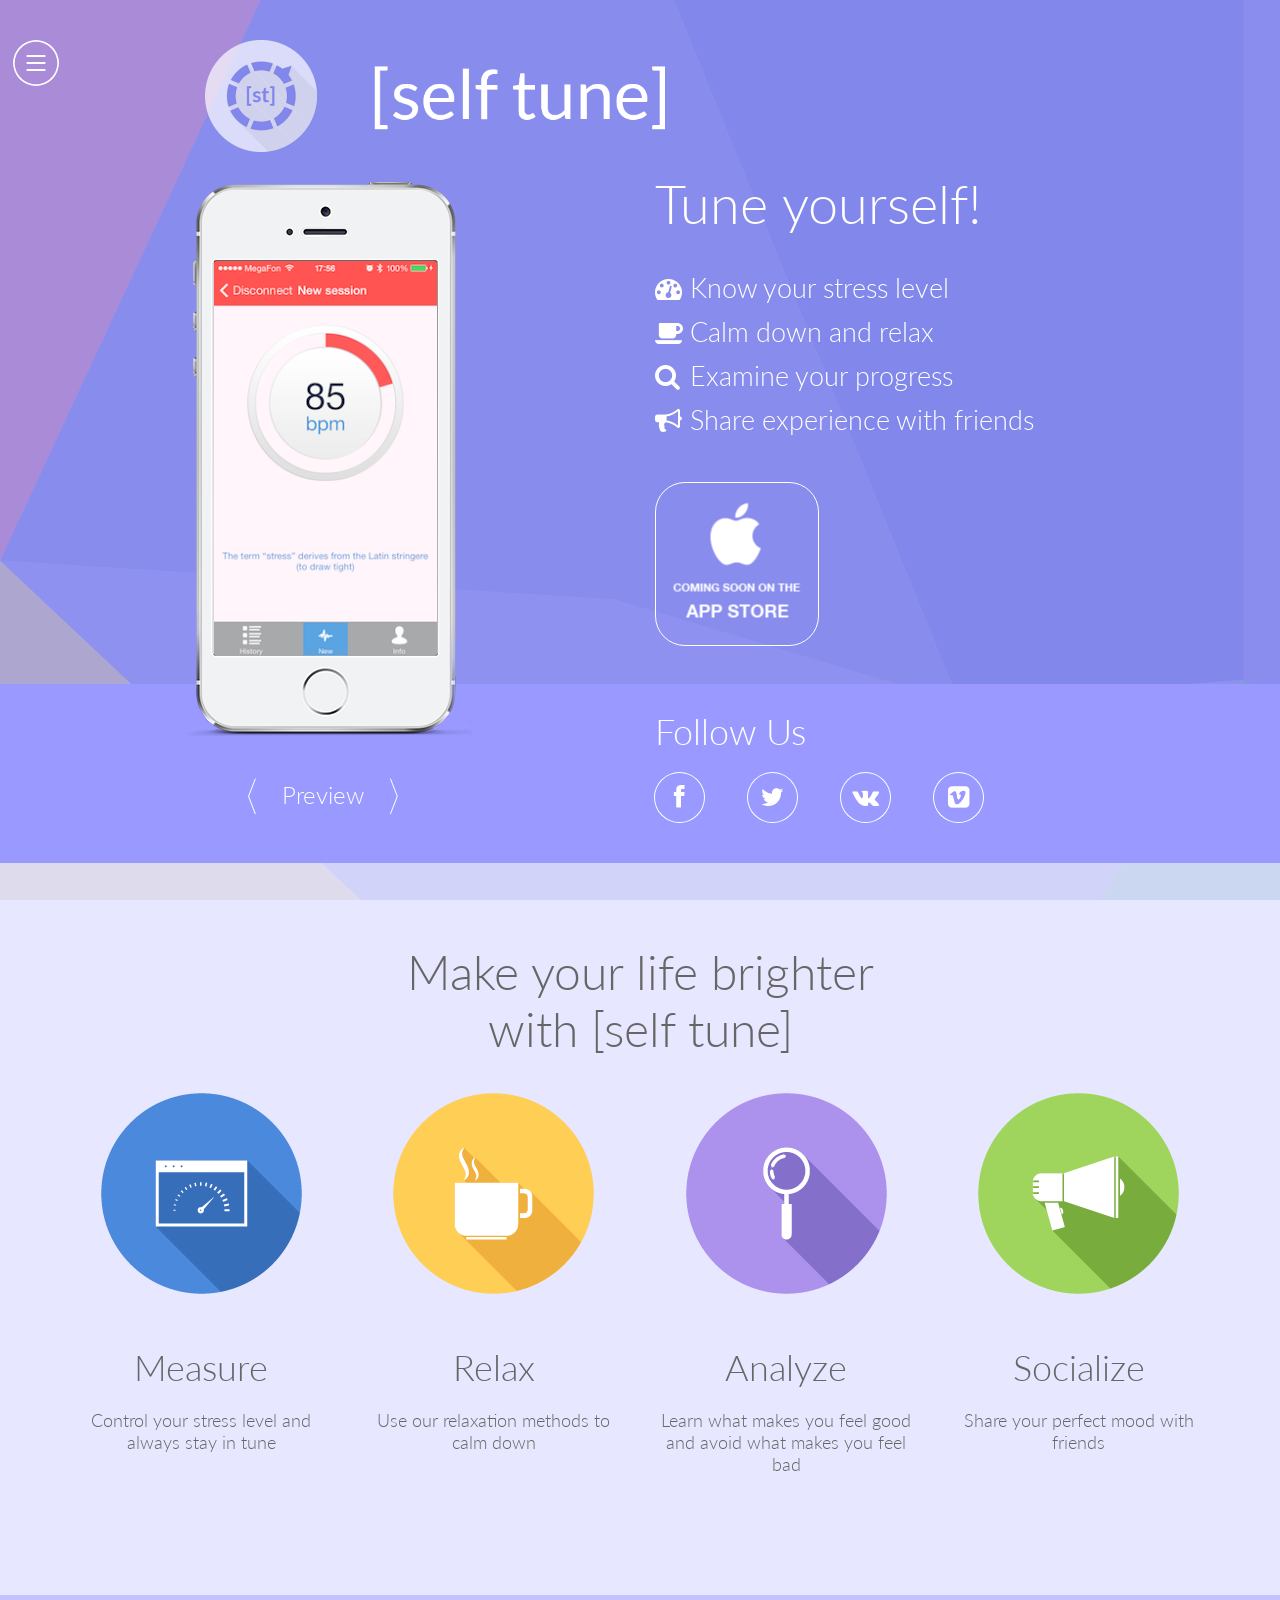
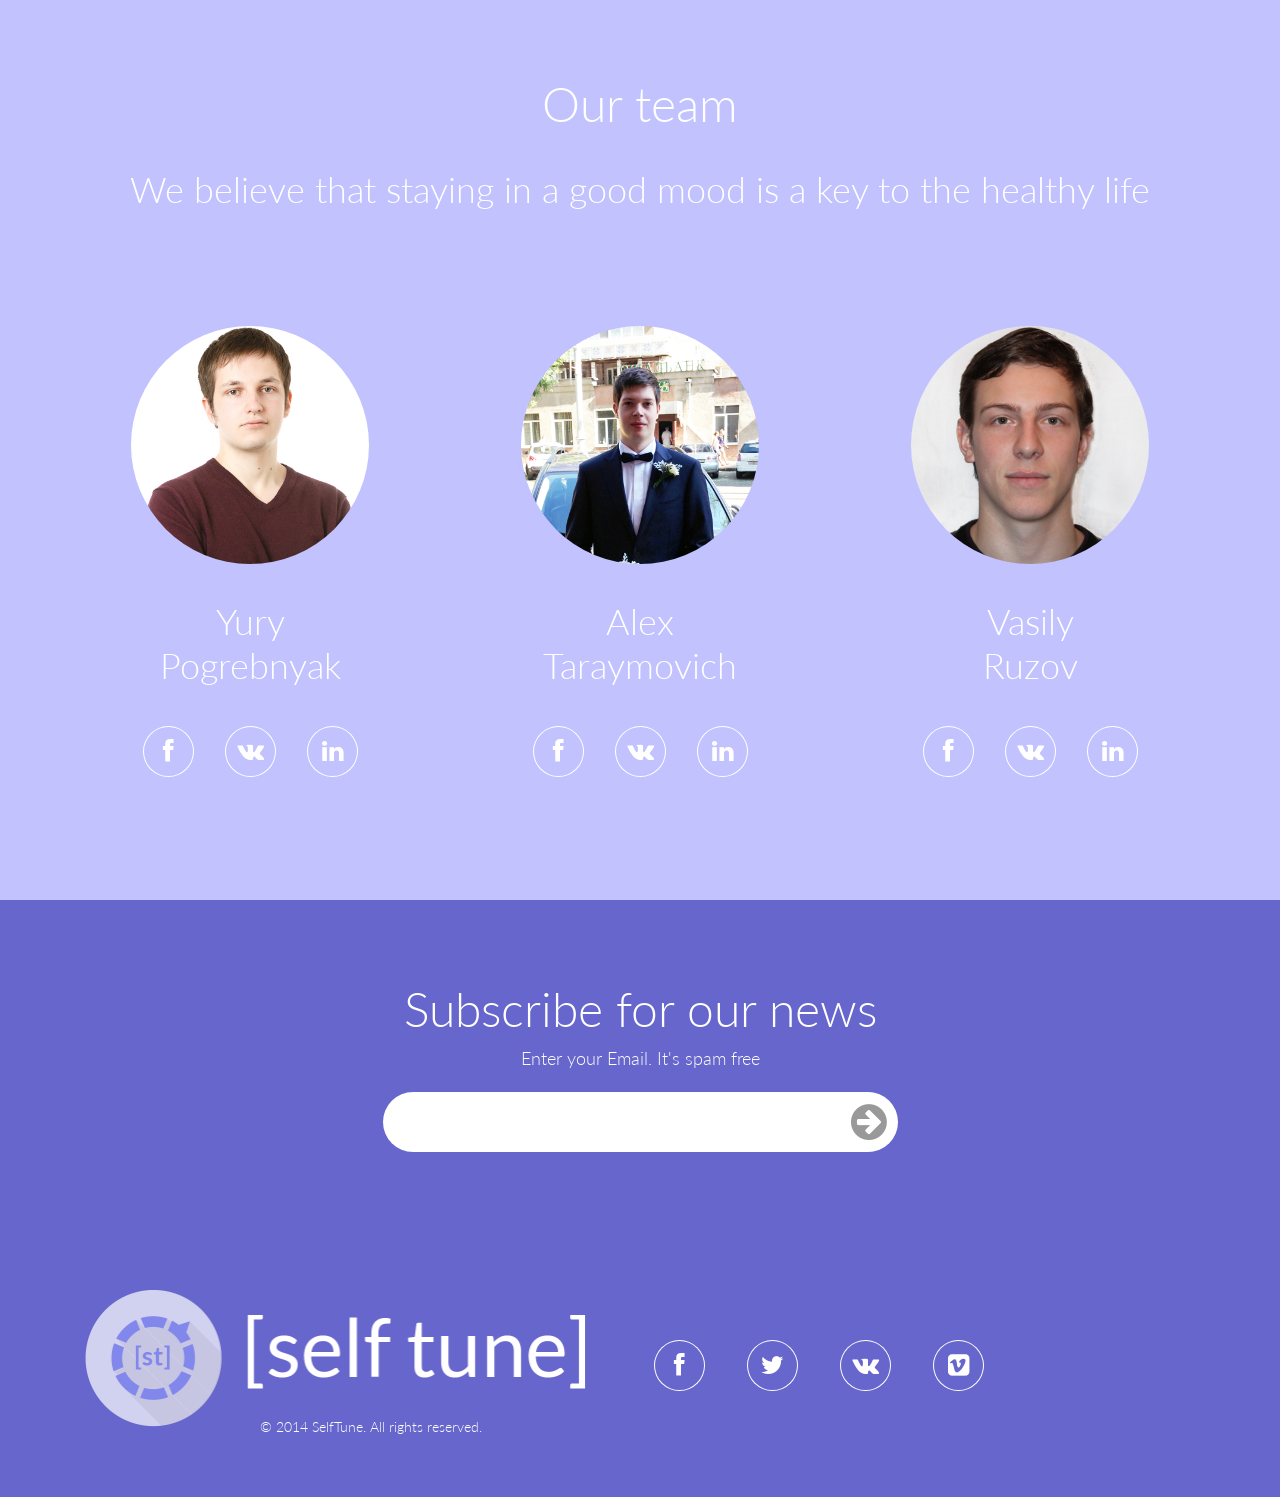
==== commit 05711eb1: "social icons padding fix" ====
--- a/index.html
+++ b/index.html
@@ -91,8 +91,9 @@
     
     <!--Social Networks-->
     <section class="social">
+      <div class="row"> 
     	<div class="container animated"><!--By adding/removing class "animated" we enable/disable page load animations-->
-      	<div class="col-lg-6 col-lg-offset-6 col-md-7 col-md-offset-5">
+      	<div class="col-lg-6 col-lg-offset-6 col-md-offset-5 col-md-6 col-sm-12 col-xs-12">
           <h1>Follow Us</h1>
           <div class="social-icons si-icon-effect">
             <a href="https://www.facebook.com/selftune" class="si-icon fa fa-facebook" onclick="FlurryAgent.logEvent('Facebook')" target="_blank">Facebook</a>
@@ -102,6 +103,7 @@
           </div>
         </div> 
       </div>
+    </div>
     </section>
 
     <!--Features-->
@@ -269,11 +271,11 @@
       	<div class="row"> 
           <div class="col-lg-6 col-md-6">
           	<div class="copyright">
-              <img src="img/img-iOS7/footer-logo.png" width="366" height="163" alt="SelfTune"/>
+              <img src="img/img-iOS7/footer-logo.png" width="536" height="164" alt="SelfTune"/>
               <span>&copy; 2014 SelfTune. All rights reserved.</span>
             </div>
           </div>
-          <div class="col-lg-6 col-md-6">
+          <div class="col-lg-6 col-md-6 col-sm-12 col-xs-12">
             <div class="social-icons si-icon-effect">
               <a href="https://www.facebook.com/selftune" class="si-icon fa fa-facebook" onclick="FlurryAgent.logEvent('Facebook')" target="_blank">Facebook</a>
               <a href="https://twitter.com/SelfTune" class="si-icon fa fa-twitter" onclick="FlurryAgent.logEvent('Twitter')" target="_blank">Twitter</a>
--- a/css/style-iOS7.css
+++ b/css/style-iOS7.css
@@ -1021,6 +1021,12 @@
 		padding: 18px 40px 18px 27px;
 	}
 	.buy-btn i { margin-right: 24px; }
+	.si-icon,
+	.im-icon-s,
+	.im-icon-m,
+	.im-icon-l {
+		margin: 20px 10px 0 10px;
+	}
 }
 
 @media screen and (max-width: 340px) {
@@ -1028,6 +1034,12 @@
 	#phone { margin-left: -25px; }
 	.buttons { padding-left: 17%; }
 	.bx-wrapper .bx-pager { margin-top: -25px; }
+	.si-icon,
+	.im-icon-s,
+	.im-icon-m,
+	.im-icon-l {
+		margin: 20px 10px 0 10px;
+	}
 }
 
 /* Added by us */
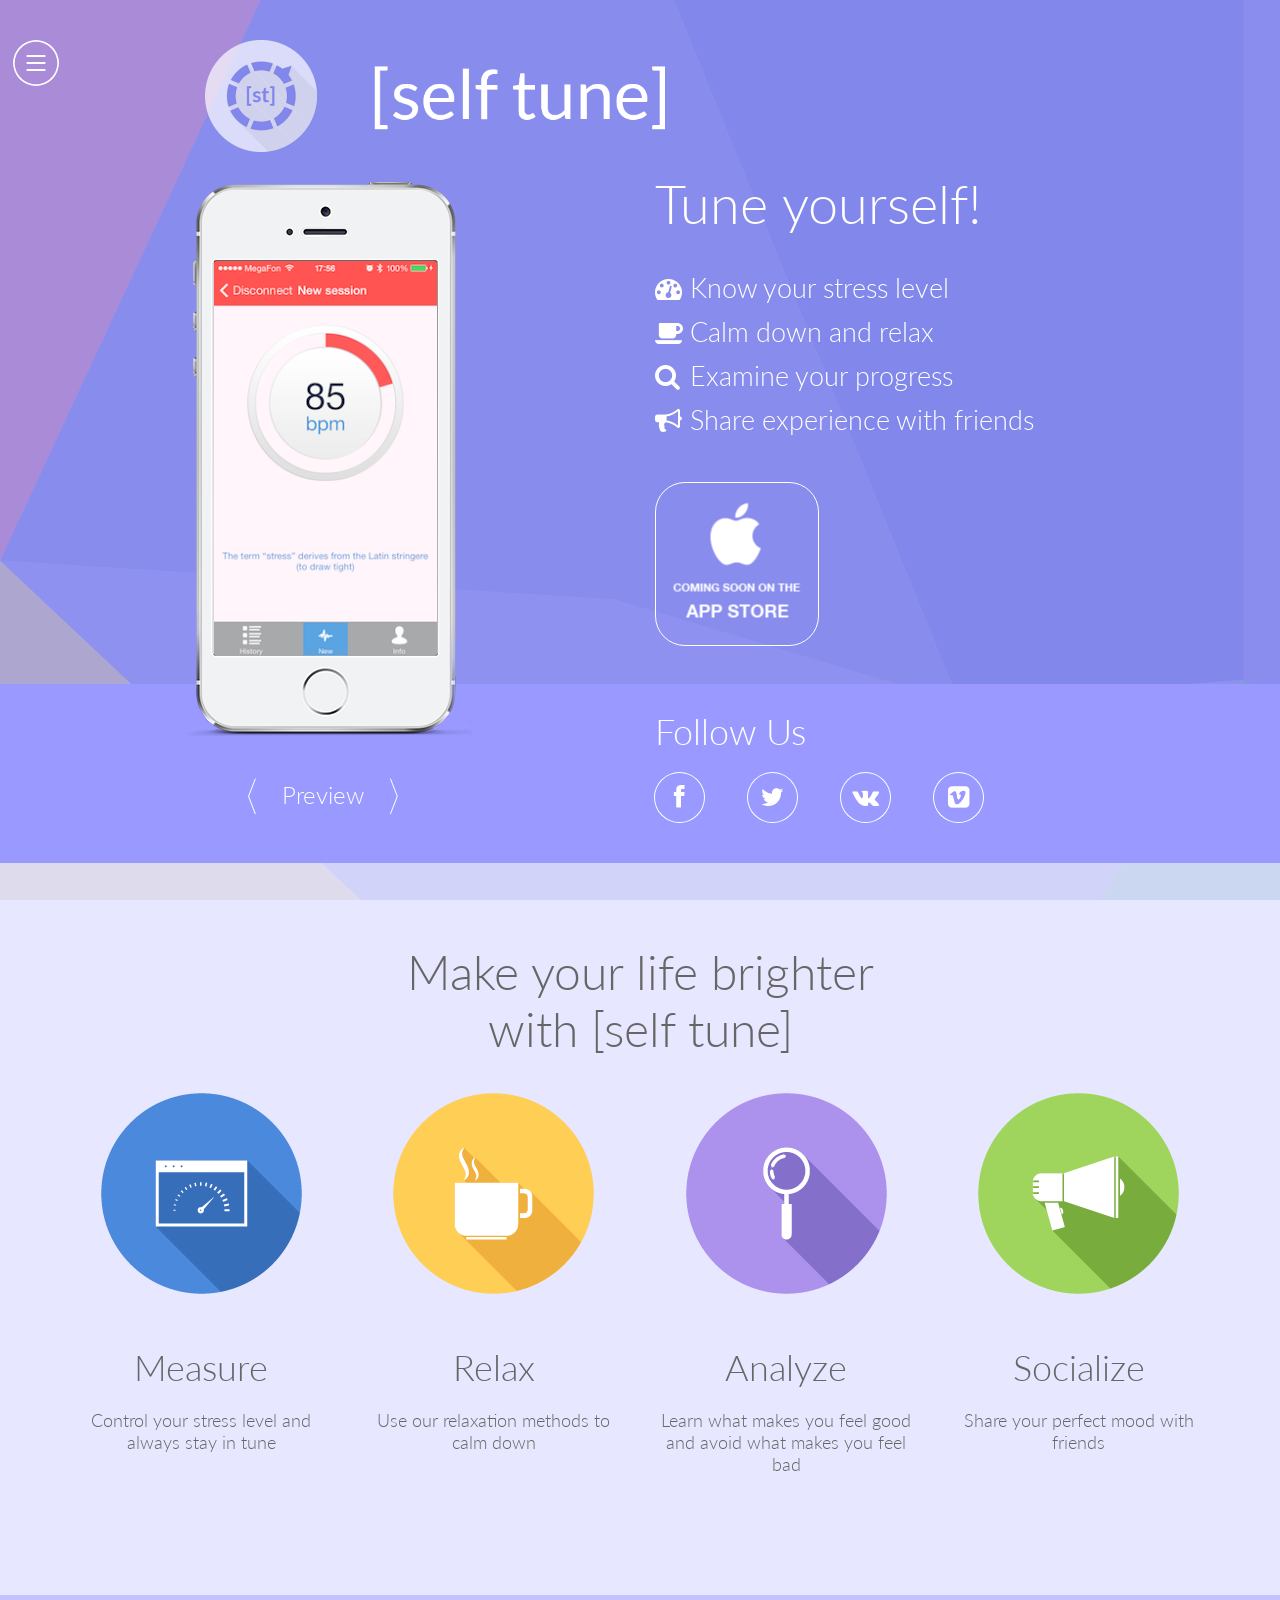
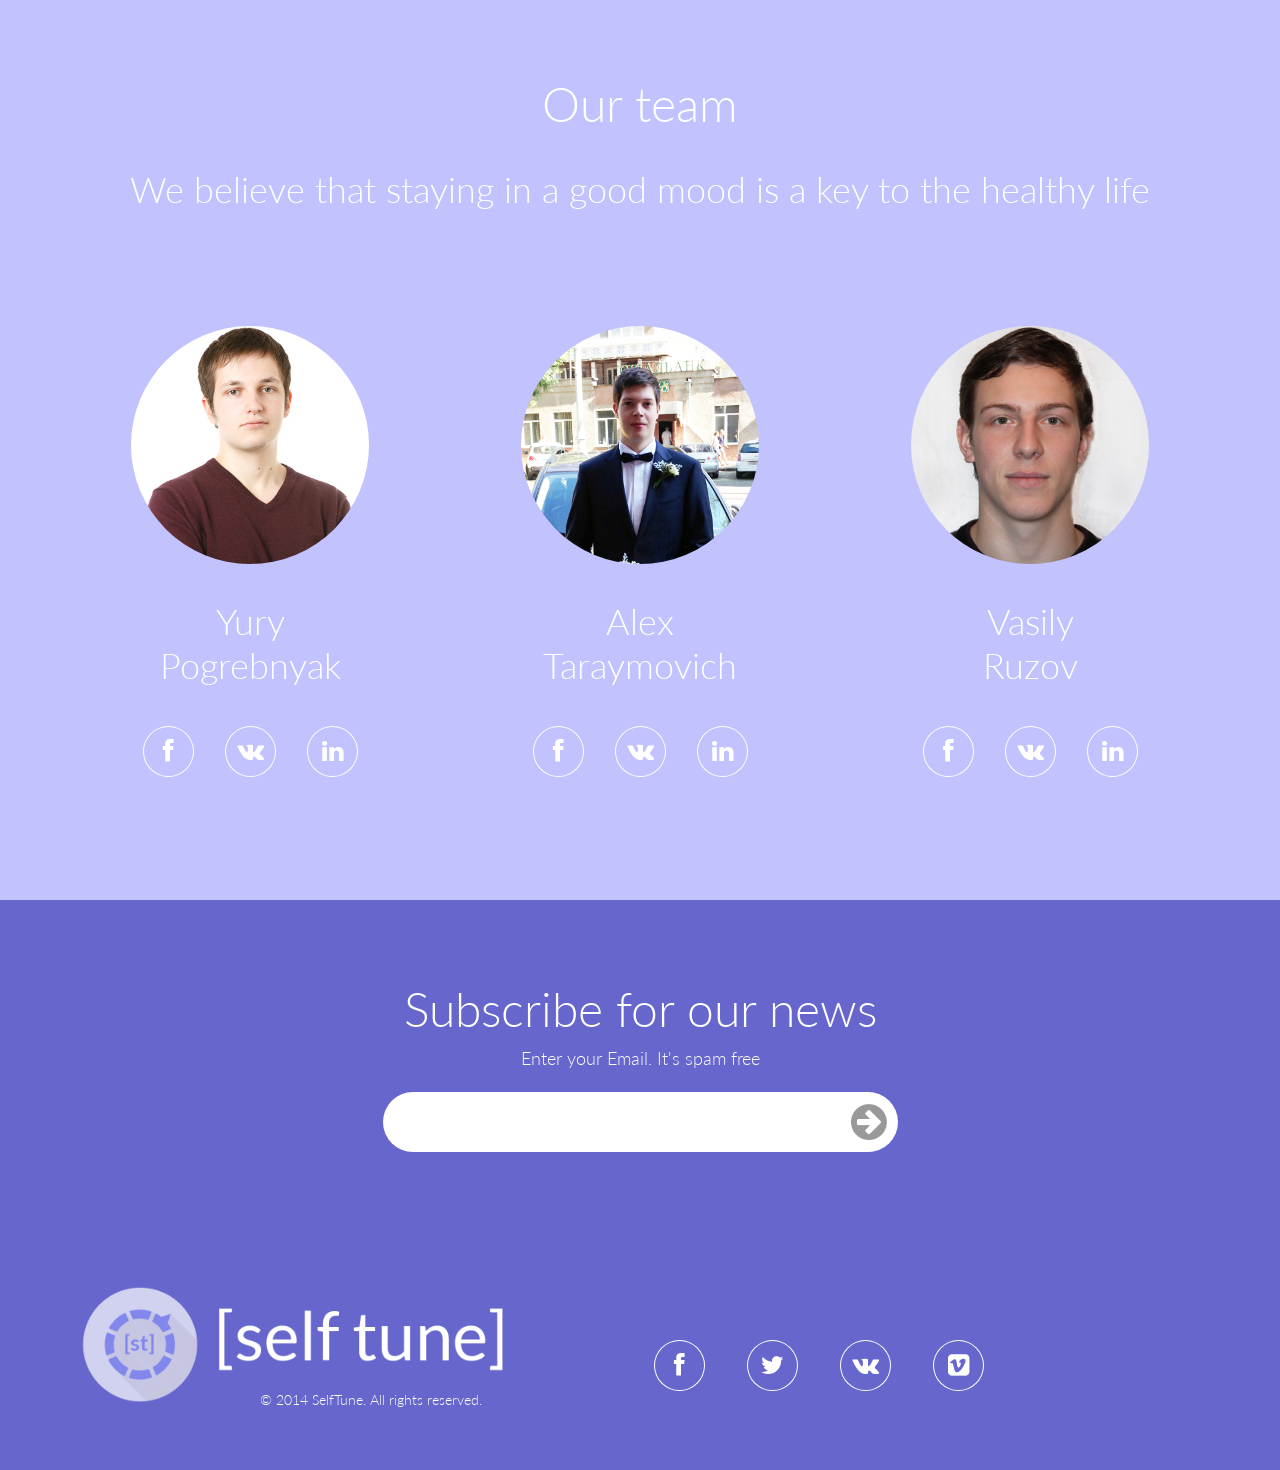
==== commit a9d0c7bc: "footer logo fix" ====
--- a/index.html
+++ b/index.html
@@ -271,7 +271,7 @@
       	<div class="row"> 
           <div class="col-lg-6 col-md-6">
           	<div class="copyright">
-              <img src="img/img-iOS7/footer-logo.png" width="536" height="164" alt="SelfTune"/>
+              <img src="img/img-iOS7/footer-logo.png" width="450" height="138" alt="SelfTune"/>
               <span>&copy; 2014 SelfTune. All rights reserved.</span>
             </div>
           </div>
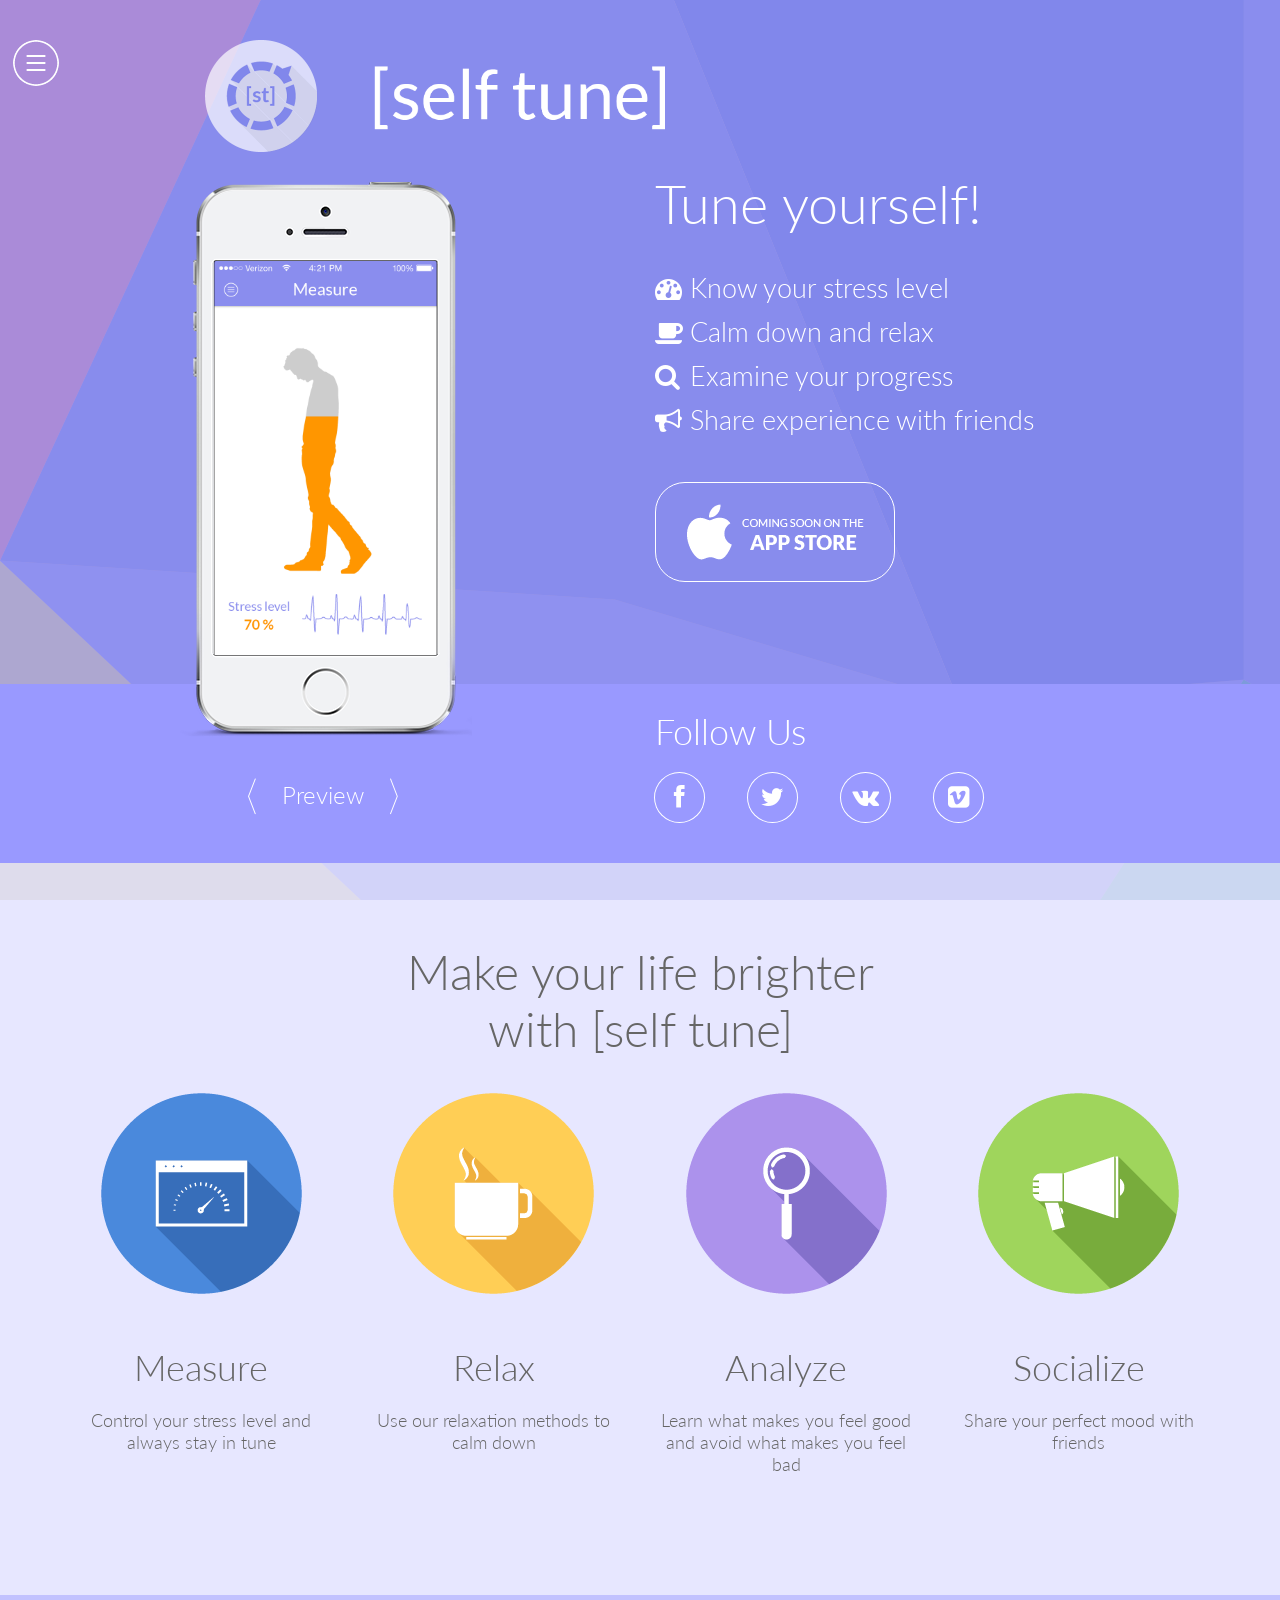
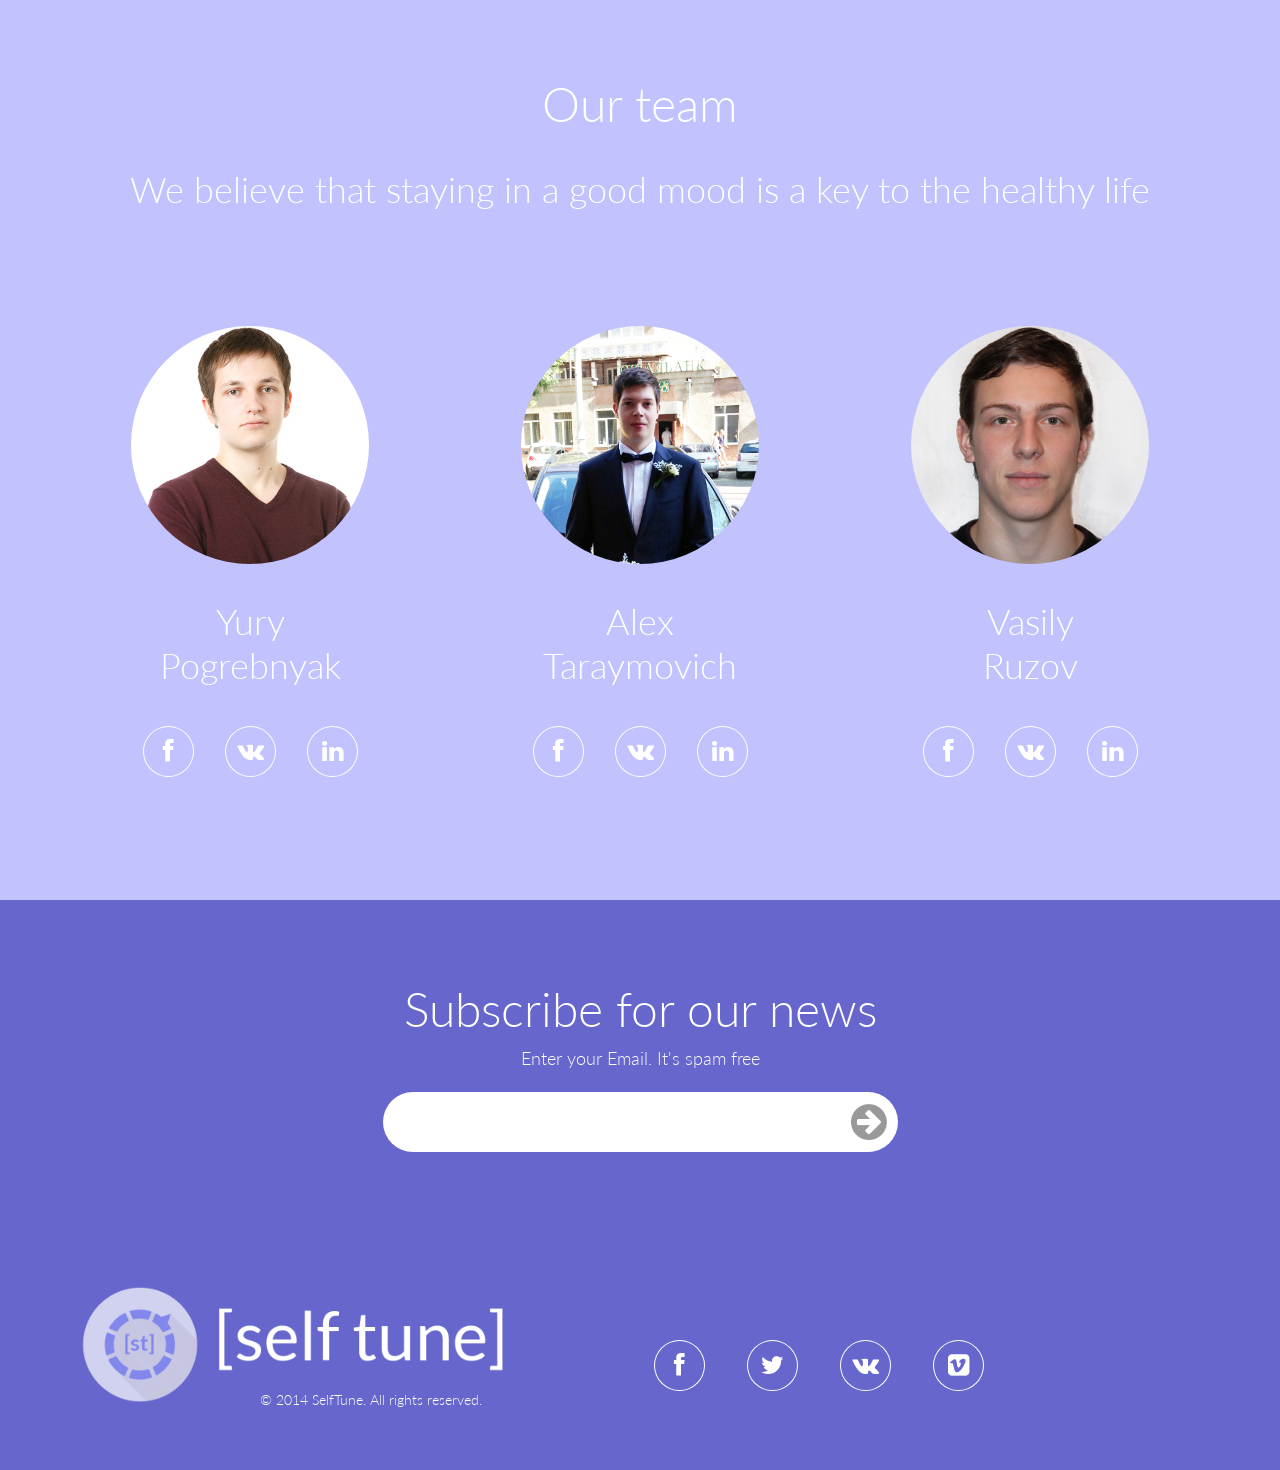
==== commit c60621e2: "screenshots" ====
--- a/index.html
+++ b/index.html
@@ -54,8 +54,11 @@
     
     <!--App Showcase-->
     <section class="app-showcase container" id="home">
+      <!-- <div class="brand-logo col-lg-12"> -->
+        <!-- <div class="col-lg-2 col-md-2"></div> -->
       <div class="logo col-lg-2 col-lg-offset-1 col-md-2 col-sm-2 col-xs-2"><img src="img/img-iOS7/logo.png" width="112" height="112" alt="SelfTune"/></div>
       <div class="brand col-lg-6 col-md-6 col-sm-6 col-xs-6"><img src="img/img-iOS7/brand.png" width="300" height="72" alt="SelfTune"/></div>
+    <!-- </div> -->
       <div class="clearfix visible-lg visible-md visible-sm visible-xs"></div>
     	<div class="col-lg-5 col-lg-offset-1 col-md-5">
       	
@@ -99,7 +102,7 @@
             <a href="https://www.facebook.com/selftune" class="si-icon fa fa-facebook" onclick="FlurryAgent.logEvent('Facebook')" target="_blank">Facebook</a>
             <a href="https://twitter.com/SelfTune" class="si-icon fa fa-twitter" onclick="FlurryAgent.logEvent('Twitter')" target="_blank">Twitter</a>
             <a href="http://vk.com/self_tune" class="si-icon fa fa-vk" onclick="FlurryAgent.logEvent('VK')" target="_blank">VK</a>
-            <a href="https://vimeo.com/selftune" class="si-icon fa fa-vimeo-square" onclick="FlurryAgent.logEvent('Vimeo')" target="_blank">Vimeo</a>
+            <a href="https://vimeo.com/channels/selftune" class="si-icon fa fa-vimeo-square" onclick="FlurryAgent.logEvent('Vimeo')" target="_blank">Vimeo</a>
           </div>
         </div> 
       </div>
@@ -280,7 +283,7 @@
               <a href="https://www.facebook.com/selftune" class="si-icon fa fa-facebook" onclick="FlurryAgent.logEvent('Facebook')" target="_blank">Facebook</a>
               <a href="https://twitter.com/SelfTune" class="si-icon fa fa-twitter" onclick="FlurryAgent.logEvent('Twitter')" target="_blank">Twitter</a>
               <a href="http://vk.com/self_tune" class="si-icon fa fa-vk" onclick="FlurryAgent.logEvent('VK')" target="_blank">VK</a>
-              <a href="https://vimeo.com/selftune" class="si-icon fa fa-vimeo-square" onclick="FlurryAgent.logEvent('Vimeo')" target="_blank">Vimeo</a>
+              <a href="https://vimeo.com/channels/selftune" class="si-icon fa fa-vimeo-square" onclick="FlurryAgent.logEvent('Vimeo')" target="_blank">Vimeo</a>
             </div>
           </div>
         </div>
--- a/css/style-iOS7.css
+++ b/css/style-iOS7.css
@@ -205,8 +205,8 @@
 .appstore-btn,
 .icloud-btn {
 	display: block;
-	width: 164px;
-	height: 164px;
+	width: 240px;
+	height: 100px;
 	float: left;
 	margin: 0 30px 30px 0;
 	background: transparent url(../img/img-iOS7/appstore.png) no-repeat center center;
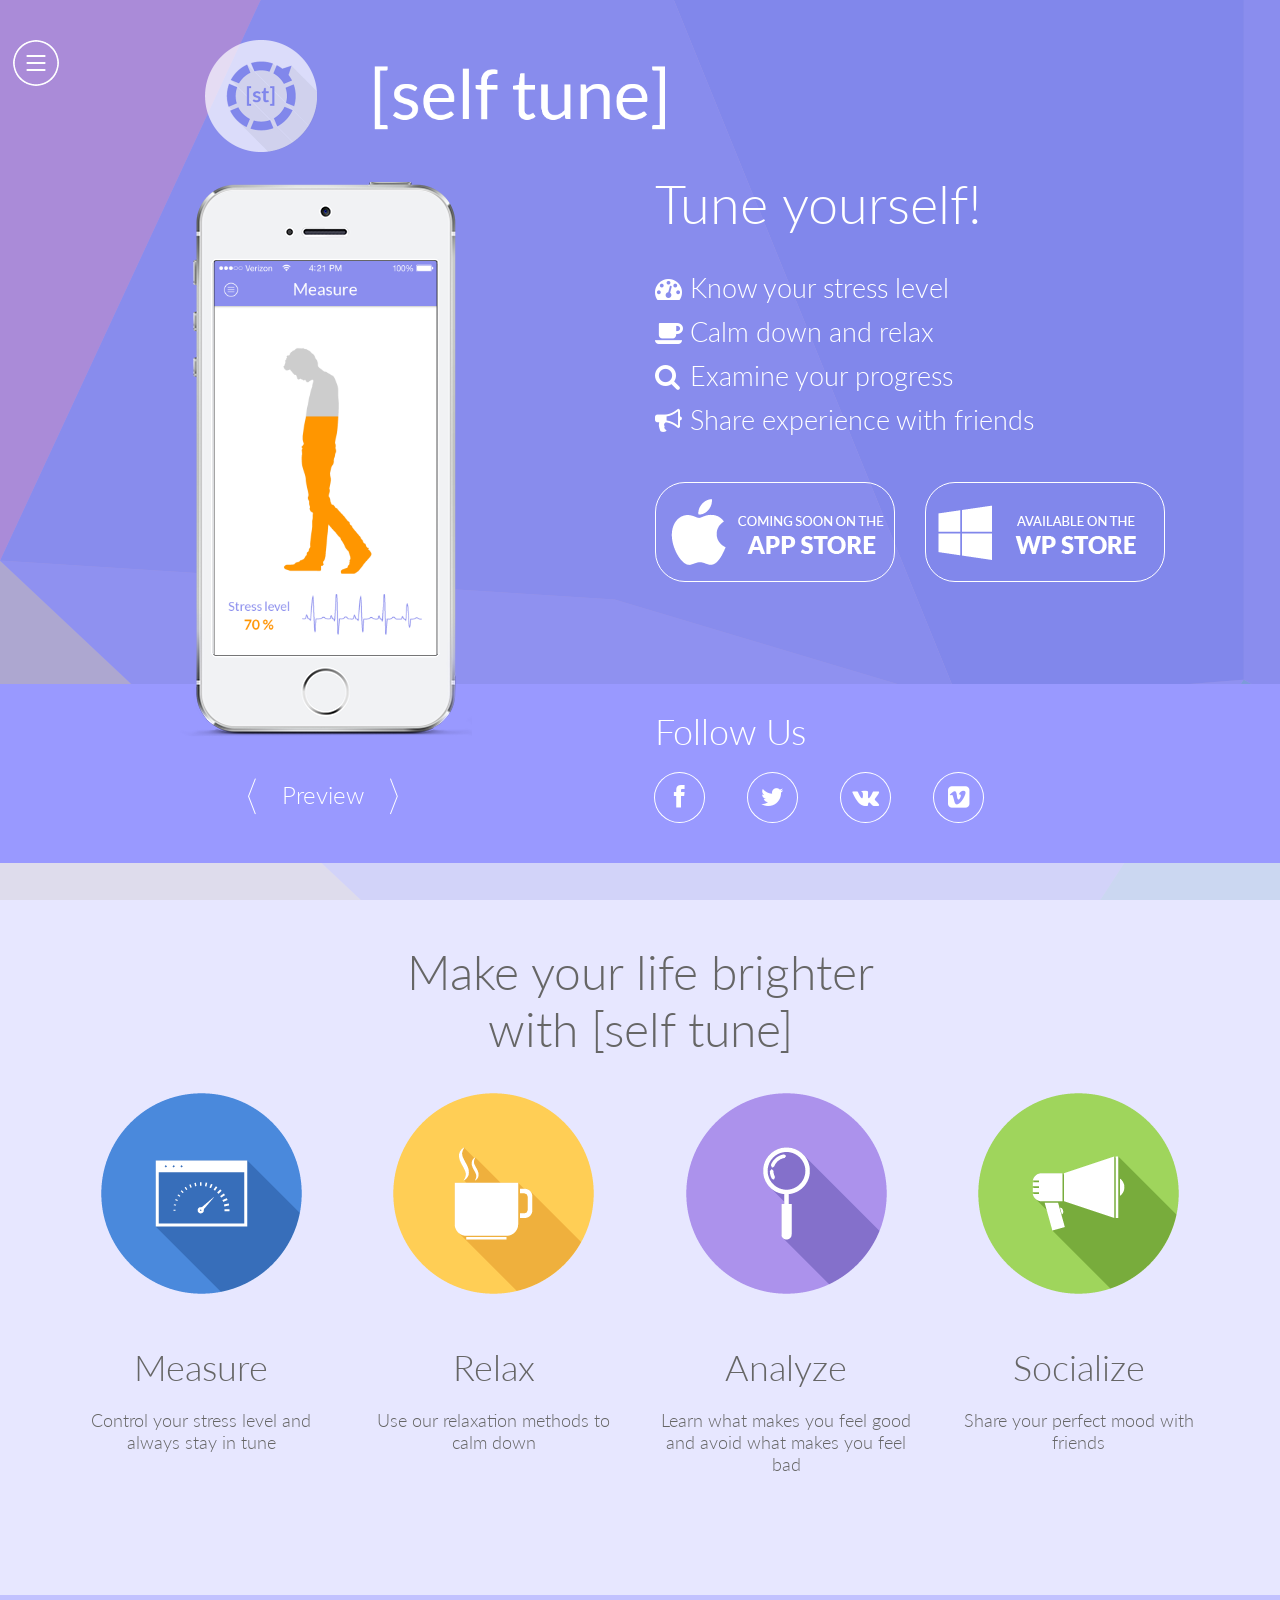
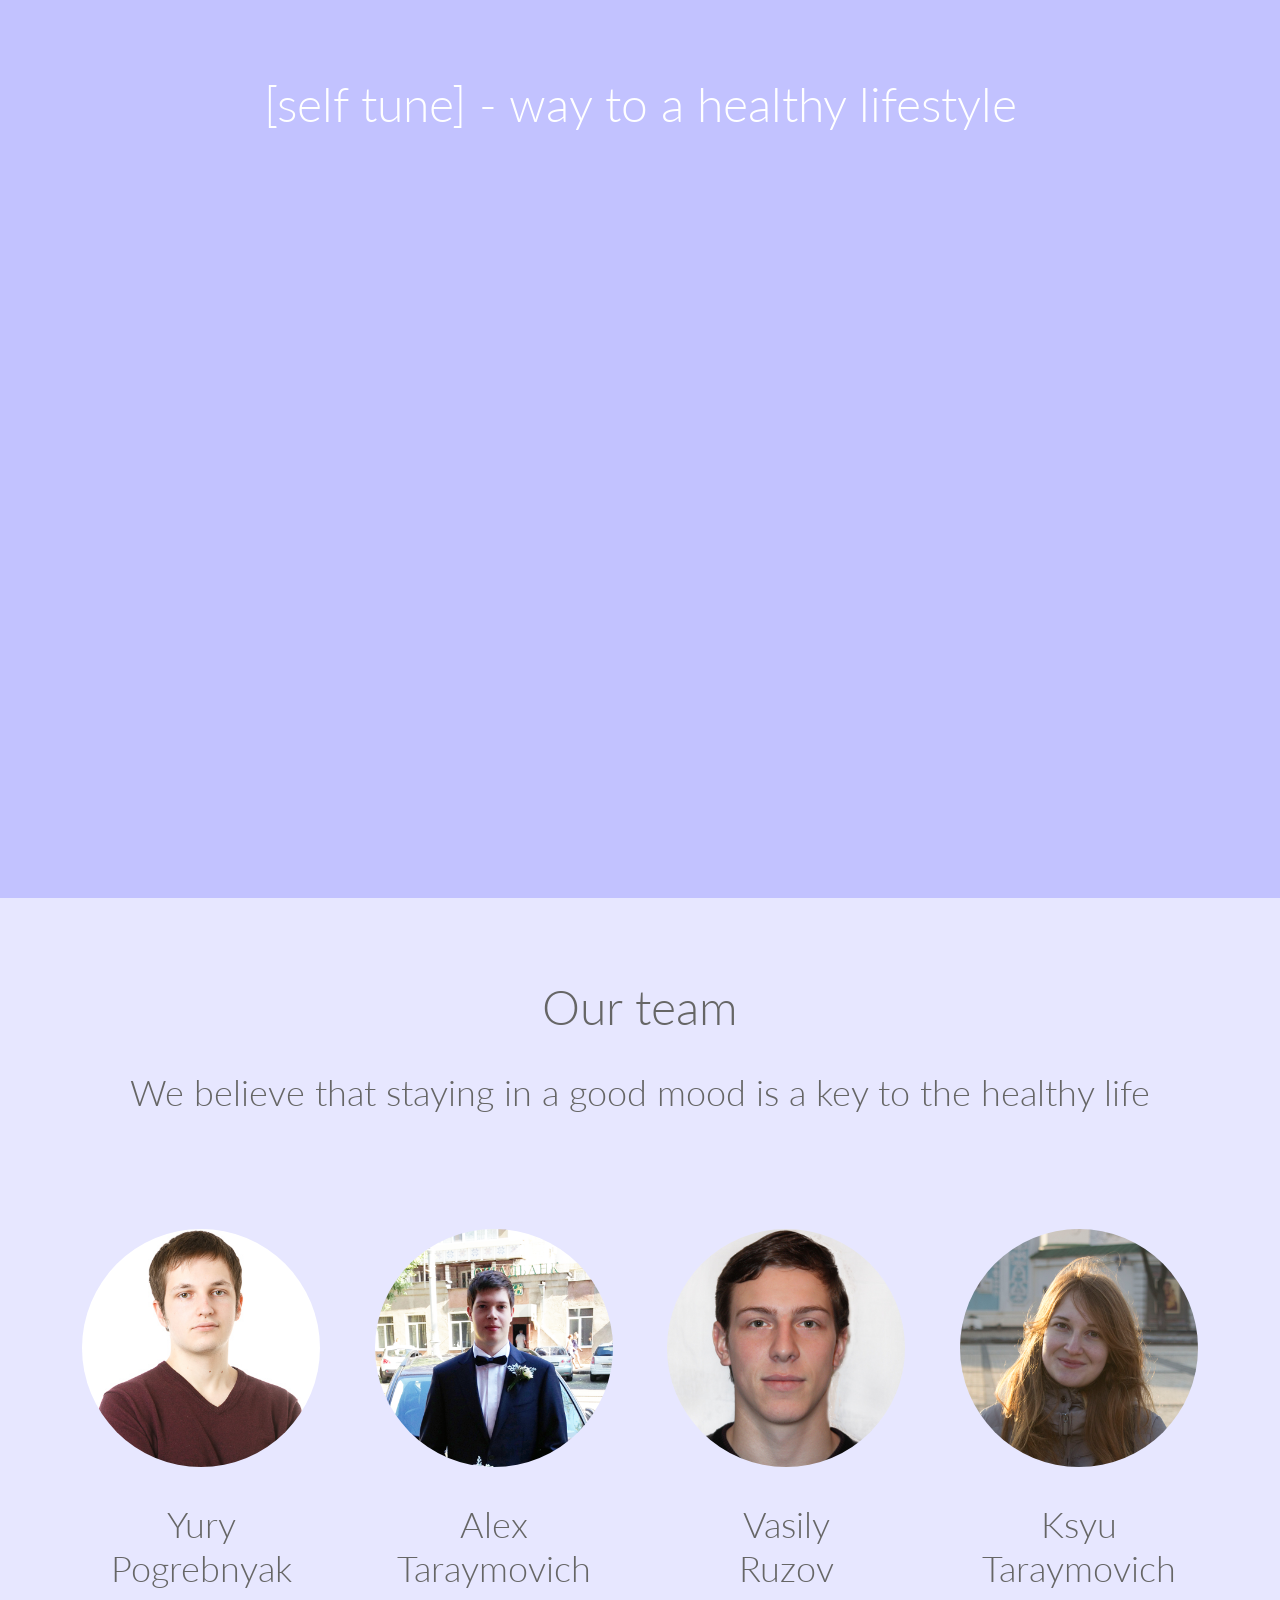
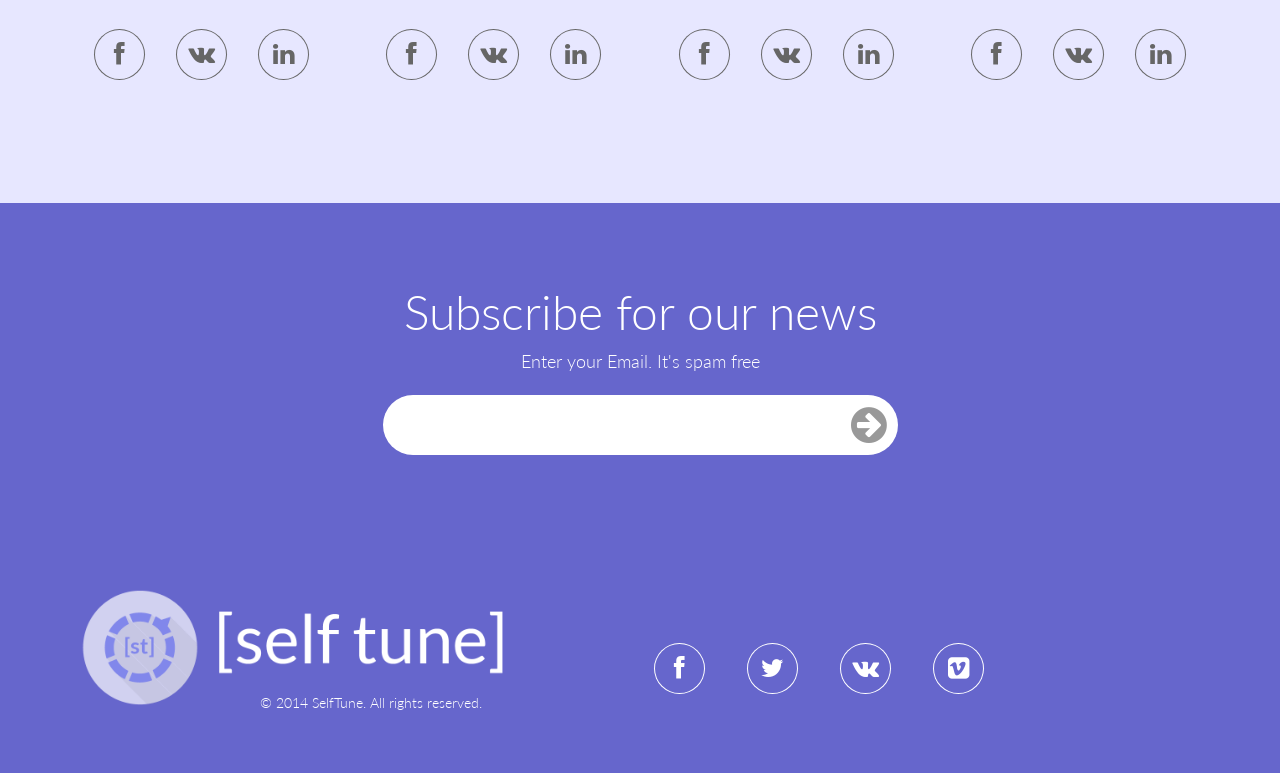
==== commit 2be88922: "added about video, new team member" ====
--- a/index.html
+++ b/index.html
@@ -32,7 +32,13 @@
   
   <!--Body-->
   <body class="parallax" data-stellar-background-ratio="2"><!--By adding Parallax Class we enable Background Parallax effect-->
-  
+
+  <!-- ClickTale Top part -->
+  <script type="text/javascript">
+    var WRInitTime=(new Date()).getTime();
+  </script>
+  <!-- ClickTale end of Top part -->
+
   	<!-- Preloader -->
     <div id="preloader">
       <div id="status">&nbsp;</div>
@@ -87,7 +93,8 @@
         <i class="fa fa-bullhorn"></i>Share experience with friends<br/>
       </p>
         <div class="buttons group" style="margin-top: 40px">
-        	<a class="appstore-btn" onclick="$('#subscribe').animatescroll({scrollSpeed:1000,easing:'easeInOutCubic'});"></a>
+        	<a class="appstore-btn"></a>
+          <a class="winphone-btn"></a>
         </div>
       </div>
     </section>
@@ -99,10 +106,10 @@
       	<div class="col-lg-6 col-lg-offset-6 col-md-offset-5 col-md-6 col-sm-12 col-xs-12">
           <h1>Follow Us</h1>
           <div class="social-icons si-icon-effect">
-            <a href="https://www.facebook.com/selftune" class="si-icon fa fa-facebook" onclick="FlurryAgent.logEvent('Facebook')" target="_blank">Facebook</a>
-            <a href="https://twitter.com/SelfTune" class="si-icon fa fa-twitter" onclick="FlurryAgent.logEvent('Twitter')" target="_blank">Twitter</a>
-            <a href="http://vk.com/self_tune" class="si-icon fa fa-vk" onclick="FlurryAgent.logEvent('VK')" target="_blank">VK</a>
-            <a href="https://vimeo.com/channels/selftune" class="si-icon fa fa-vimeo-square" onclick="FlurryAgent.logEvent('Vimeo')" target="_blank">Vimeo</a>
+              <a class="si-icon fa fa-facebook general">Facebook</a>
+              <a class="si-icon fa fa-twitter general">Twitter</a>
+              <a class="si-icon fa fa-vk general">VK</a>
+              <a class="si-icon fa fa-vimeo-square general">Vimeo</a>
           </div>
         </div> 
       </div>
@@ -151,37 +158,31 @@
     </section>
     
     <!--About-->
-    <!-- <section class="content-block" id="about">
+    <section class="content-block" id="about">
     	<div class="container">
-      	<div class="row animation" data-animation="flipInX"> --><!--By adding/removing class "animation" we enable/disable scroll animation of current element-->
-        	<!-- <h1 class="white">SelfTune - way to a healthy lifestyle</h1>
-        </div>
-        
-        	<p class="white">Have you ever felt overworked or exhausted? Often experience stress and headaches? Constantly feel lack of sleep? SelfTune helps to solve these problems and to organize your life in a right way.</p>
-
-<p class="white">We analyze your heart rate and give advice to improve your life quality. You'll be able to work more efficiently, always be in a good shape and good mood, be prosperous and enjoy your life. We will teach you to properly organize your day, to wisely choose a time for work and rest, to balance your intellectual and physical activities. And, most importantly - all this is personalized on the basis of your heart rate.</p>
-
-<p class="white">All you need to start is a smartphone and a heart rate sensor - for example, Polar H7. With the help of mobile app and a sensor you should make regular measurements of 2-5 minutes, and the system itself will start giving advice to you. Over time, these recommendations will be more accurate and, following them, you can experience their positive effect!</p>
-
-<p class="white">At the core of SelfTune is a modern heart rate variability methodology, actively﻿ used throughout the world. With the help of advanced algorithms developed by us, we give you the most customized and personalized advice.</p>
-
-<p class="white">SelfTune is designed to help people look at their life from a new angle . Our goal is to teach people to take care of their emotional health, to live life to the fullest and enjoy every moment!</p>
-        
-      </div>
-    </section> -->
+      	<div class="row animation" data-animation="flipInX"><!--By adding/removing class "animation" we enable/disable scroll animation of current element-->
+        	<h1 class="white">[self tune] - way to a healthy lifestyle</h1>
+        </div>
+        <div class="row">
+        <div class="flex-video widescreen">
+          <iframe src="http://player.vimeo.com/video/93425936?title=0&amp;byline=0&amp;portrait=0&amp;color=8187eb" width="500" height="281" frameborder="0" webkitallowfullscreen mozallowfullscreen allowfullscreen></iframe>
+        </div>
+      </div>
+      </div>
+    </section>
     
     <!--Team-->
-    <section class="content-block" id="team">
+    <section class="content-block white" id="team">
     	<div class="container">
       	<div class="row animation" data-animation="fadeInUp"><!--By adding/removing class "animation" we enable/disable scroll animation of current element-->
-          <h1 class="white">Our team</h1>
-          <h2 class="white">We believe that staying in a good mood is a key to the healthy life</h2>
+          <h1>Our team</h1>
+          <h2>We believe that staying in a good mood is a key to the healthy life</h2>
         </div>
         <div class="row">
-        	<div class="col-lg-4 col-md-4 col-sm-6 animation" data-animation="fadeInLeft"><!--By adding/removing class "animation" we enable/disable scroll animation of current element-->
+        	<div class="col-lg-3 col-md-6 col-sm-6 animation" data-animation="fadeInLeft"><!--By adding/removing class "animation" we enable/disable scroll animation of current element-->
           	<div class="team">
               <img src="img/team/yury.png" width="248" height="248" alt="Yury Pogrebnyak"/>
-              <h2 class="white">Yury<br/>Pogrebnyak</h2>
+              <h2>Yury<br/>Pogrebnyak</h2>
               <!-- <h3>CEO,<br/>John Doe Corporation</h3> -->
               <div class="social-icons si-icon-effect">
                 <a href="https://www.facebook.com/yuriy.pogrebnyak" class="si-icon fa fa-facebook" target="_blank">Facebook</a>
@@ -190,10 +191,10 @@
               </div>
             </div>
           </div>
-        	<div class="col-lg-4 col-md-4 col-sm-6 animation" data-animation="fadeIn"><!--By adding/removing class "animation" we enable/disable scroll animation of current element-->
+        	<div class="col-lg-3 col-md-6 col-sm-6 animation" data-animation="fadeIn"><!--By adding/removing class "animation" we enable/disable scroll animation of current element-->
           	<div class="team">
               <img src="img/team/alex.png" width="248" height="248" alt="Alex Taraymovich"/>
-              <h2 class="white">Alex<br/>Taraymovich</h2>
+              <h2>Alex<br/>Taraymovich</h2>
               <!-- <h3>ART,<br/>John Doe Corporation</h3> -->
               <div class="social-icons si-icon-effect">
                 <a href="https://www.facebook.com/alexander.taraymovich" class="si-icon fa fa-facebook" target="_blank">Facebook</a>
@@ -202,15 +203,27 @@
               </div>
             </div>
           </div>
-        	<div class="col-lg-4 col-md-4 col-sm-12 animation" data-animation="fadeInRight"><!--By adding/removing class "animation" we enable/disable scroll animation of current element-->
+        	<div class="col-lg-3 col-md-6 col-sm-6 animation" data-animation="fadeInRight"><!--By adding/removing class "animation" we enable/disable scroll animation of current element-->
           	<div class="team">
               <img src="img/team/vasily.png" width="248" height="248" alt="Vasily Ruzov"/>
-              <h2 class="white">Vasily<br/>Ruzov</h2>
+              <h2>Vasily<br/>Ruzov</h2>
               <!-- <h3>Manager,<br/>John Doe Corporation</h3> -->
               <div class="social-icons si-icon-effect">
                 <a href="https://www.facebook.com/vasilij.ruzov" class="si-icon fa fa-facebook" target="_blank">Facebook</a>
                 <a href="http://vk.com/ruzovvo" class="si-icon fa fa-vk" target="_blank">VK</a>
                 <a href="http://www.linkedin.com/pub/vasilii-ruzov/66/843/449" class="si-icon fa fa-linkedin" target="_blank">LinkedIn</a>
+              </div>
+            </div>
+          </div>
+          <div class="col-lg-3 col-md-6 col-sm-6 animation" data-animation="fadeInRight"><!--By adding/removing class "animation" we enable/disable scroll animation of current element-->
+            <div class="team">
+              <img src="img/team/ksyu.png" width="248" height="248" alt="Ksyu Taraymovich"/>
+              <h2>Ksyu<br/>Taraymovich</h2>
+              <!-- <h3>Manager,<br/>John Doe Corporation</h3> -->
+              <div class="social-icons si-icon-effect">
+                <a href="https://www.facebook.com/kseniya.afanaseva.58" class="si-icon fa fa-facebook" target="_blank">Facebook</a>
+                <a href="http://vk.com/elliegrey" class="si-icon fa fa-vk" target="_blank">VK</a>
+                <a href="http://ru.linkedin.com/pub/kseniya-taraymovich/87/600/b09" class="si-icon fa fa-linkedin" target="_blank">LinkedIn</a>
               </div>
             </div>
           </div>
@@ -280,10 +293,10 @@
           </div>
           <div class="col-lg-6 col-md-6 col-sm-12 col-xs-12">
             <div class="social-icons si-icon-effect">
-              <a href="https://www.facebook.com/selftune" class="si-icon fa fa-facebook" onclick="FlurryAgent.logEvent('Facebook')" target="_blank">Facebook</a>
-              <a href="https://twitter.com/SelfTune" class="si-icon fa fa-twitter" onclick="FlurryAgent.logEvent('Twitter')" target="_blank">Twitter</a>
-              <a href="http://vk.com/self_tune" class="si-icon fa fa-vk" onclick="FlurryAgent.logEvent('VK')" target="_blank">VK</a>
-              <a href="https://vimeo.com/channels/selftune" class="si-icon fa fa-vimeo-square" onclick="FlurryAgent.logEvent('Vimeo')" target="_blank">Vimeo</a>
+              <a class="si-icon fa fa-facebook general">Facebook</a>
+              <a class="si-icon fa fa-twitter general">Twitter</a>
+              <a class="si-icon fa fa-vk general">VK</a>
+              <a class="si-icon fa fa-vimeo-square general">Vimeo</a>
             </div>
           </div>
         </div>
@@ -305,6 +318,34 @@
 		<script src="js/icons-hover.js"></script>
 		<script src="js/animatescroll.js"></script>
 		<script src="js/scripts-iOS7.js"></script>
-    
+      
+    <!-- ClickTale Bottom part -->
+
+    <script type='text/javascript'>
+      // The ClickTale Balkan Tracking Code may be programmatically customized using hooks:
+      // 
+      //   function ClickTalePreRecordingHook() { /* place your customized code here */  }
+      //
+      // For details about ClickTale hooks, please consult the wiki page http://wiki.clicktale.com/Article/Customizing_code_version_2
+
+      document.write(unescape("%3Cscript%20src='"+
+      (document.location.protocol=='https:'?
+      "https://clicktalecdn.sslcs.cdngc.net/www02/ptc/eebe8542-2149-4849-a69c-3365e7a0ede1.js":
+      "http://cdn.clicktale.net/www02/ptc/eebe8542-2149-4849-a69c-3365e7a0ede1.js")+"'%20type='text/javascript'%3E%3C/script%3E"));
+    </script>
+
+    <script>
+      (function(i,s,o,g,r,a,m){i['GoogleAnalyticsObject']=r;i[r]=i[r]||function(){
+      (i[r].q=i[r].q||[]).push(arguments)},i[r].l=1*new Date();a=s.createElement(o),
+      m=s.getElementsByTagName(o)[0];a.async=1;a.src=g;m.parentNode.insertBefore(a,m)
+      })(window,document,'script','//www.google-analytics.com/analytics.js','ga');
+
+      ga('create', 'UA-48141586-1', 'self-tune.com');
+      ga('send', 'pageview');
+
+    </script>
+
+    <!-- ClickTale end of Bottom part -->
+
   </body><!--/Body-->
 </html>
--- a/css/style-iOS7.css
+++ b/css/style-iOS7.css
@@ -203,7 +203,7 @@
 	text-align: justify;
 }
 .appstore-btn,
-.icloud-btn {
+.winphone-btn {
 	display: block;
 	width: 240px;
 	height: 100px;
@@ -218,13 +218,40 @@
 	-moz-transition: all 450ms ease;
 	transition: all 450ms ease;
 }
-.icloud-btn {
-	background: transparent url(../img/img-iOS7/icloud.png) no-repeat center center;
+.winphone-btn {
+	background: transparent url(../img/img-iOS7/wpstore.png) no-repeat center center;
 	margin-right: 0px;
 }
 .appstore-btn:hover,
-.icloud-btn:hover {
+.winphone-btn:hover {
 	background-color: rgba(255, 255, 255, 0.3);
+}
+
+/*About video*/
+.flex-video {
+  position: relative;
+  padding-top: 25px;
+  padding-bottom: 67.5%;
+  height: 0;
+  margin-bottom: 16px;
+  overflow: hidden;
+}
+ 
+.flex-video.widescreen { padding-bottom: 54.25%; }
+.flex-video.vimeo { padding-top: 0; }
+ 
+.flex-video iframe,
+.flex-video object,
+.flex-video embed {
+  top: 0;
+  left: 0;
+  width: 90%;
+  height: 90%;
+  margin: 0 auto;
+  display:block;
+}
+@media only screen and (max-device-width: 800px), only screen and (device-width: 1024px) and (device-height: 600px), only screen and (width: 1280px) and (orientation: landscape), only screen and (device-width: 800px), only screen and (max-width: 767px) {
+  .flex-video { padding-top: 0; }
 }
 
 /*App Slideshow*/
@@ -524,7 +551,7 @@
 .team .im-icon-m,
 .team .im-icon-l {
 	margin: 15px 33px 0 0;
-	color: #fff;
+	color: #666;
 	-webkit-transition: all 400ms ease-in-out;
 	-moz-transition: all 400ms ease-in-out;
 	-o-transition: all 400ms ease-in-out;
@@ -537,7 +564,7 @@
 .team .si-icon-effect .im-icon-s,
 .team .si-icon-effect .im-icon-m,
 .team .si-icon-effect .im-icon-l {
-	box-shadow: 0 0 0 1px #fff;
+	box-shadow: 0 0 0 1px #666;
 	-webkit-transition: all 400ms ease-in-out;
 	-moz-transition: all 400ms ease-in-out;
 	-o-transition: all 400ms ease-in-out;
@@ -547,13 +574,13 @@
 .team:hover .im-icon-s,
 .team:hover .im-icon-m,
 .team:hover .im-icon-l {
-	color: #fff;
+	color: #666;
 }
 .team:hover .si-icon-effect .si-icon,
 .team:hover .si-icon-effect .im-icon-s,
 .team:hover .si-icon-effect .im-icon-m,
 .team:hover .si-icon-effect .im-icon-l {
-	box-shadow: 0 0 0 1px #fff;
+	box-shadow: 0 0 0 1px #666;
 }
 
 /*Clients*/
